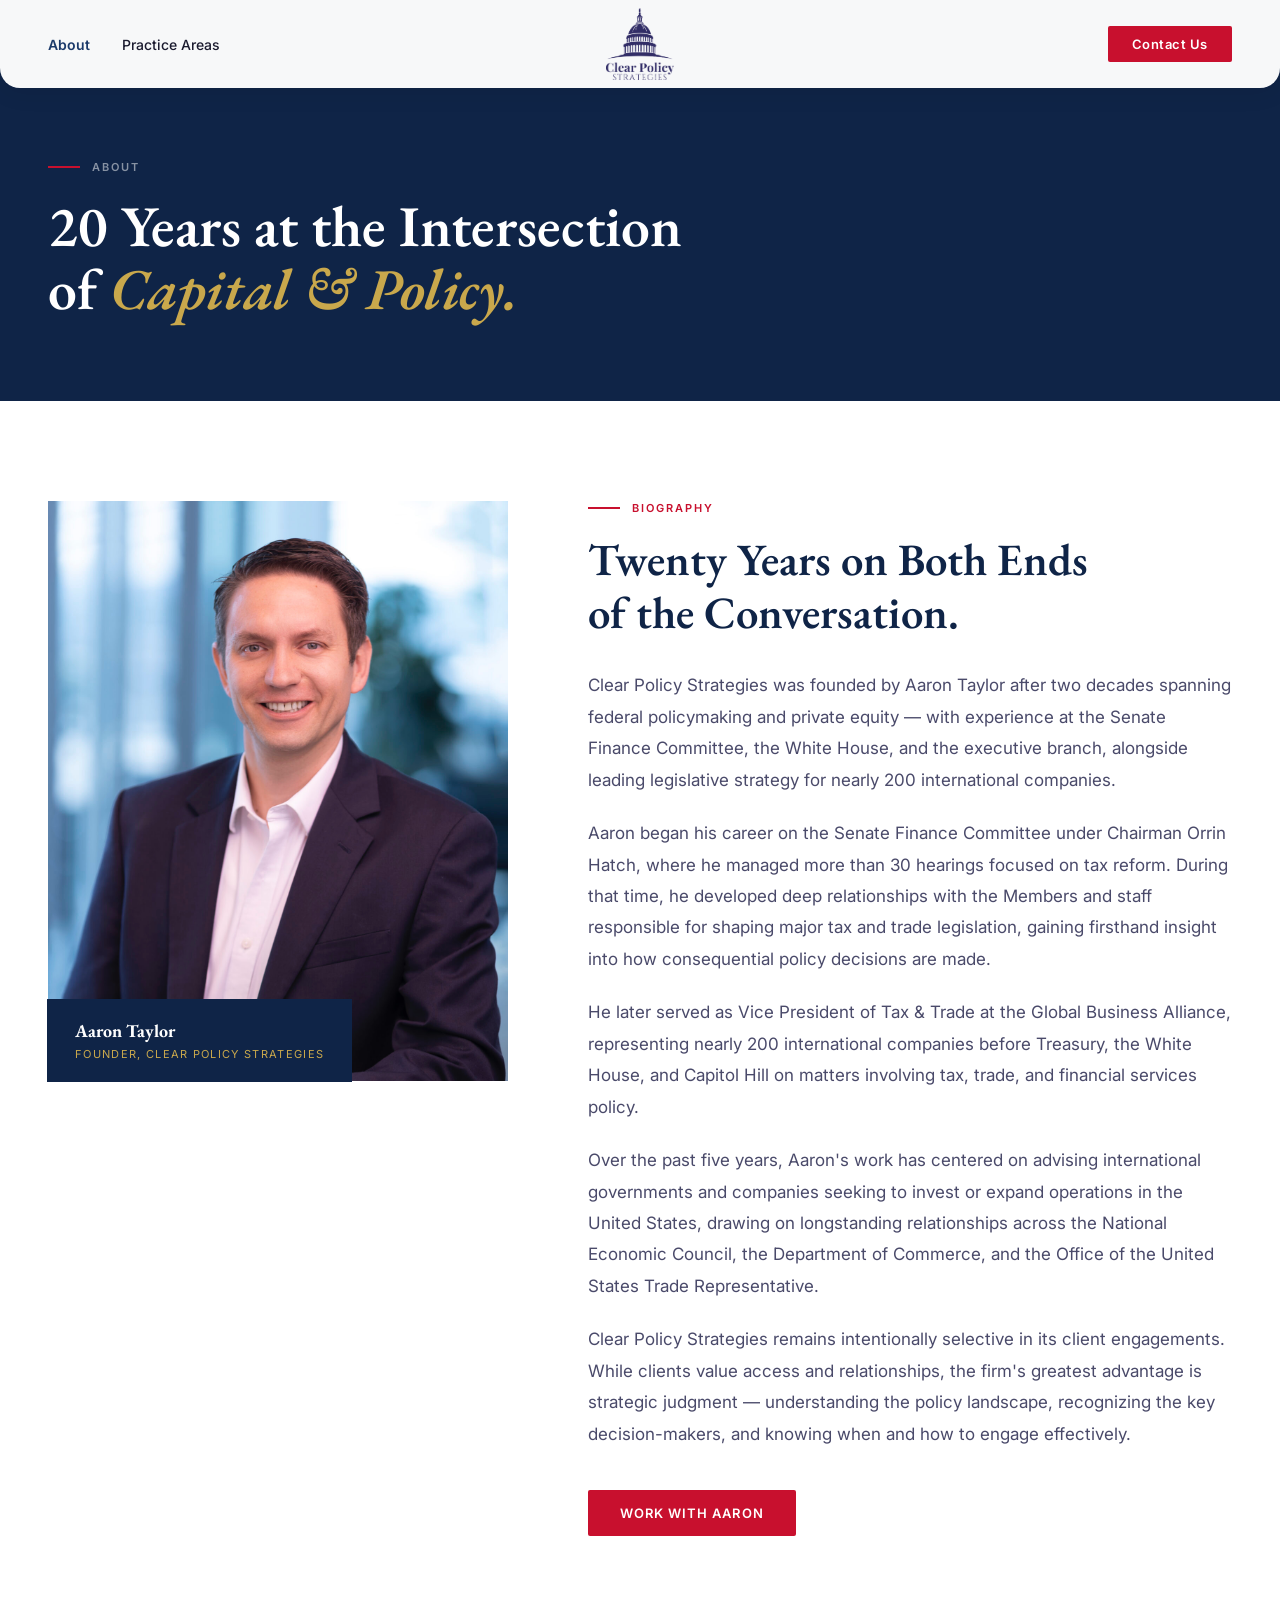
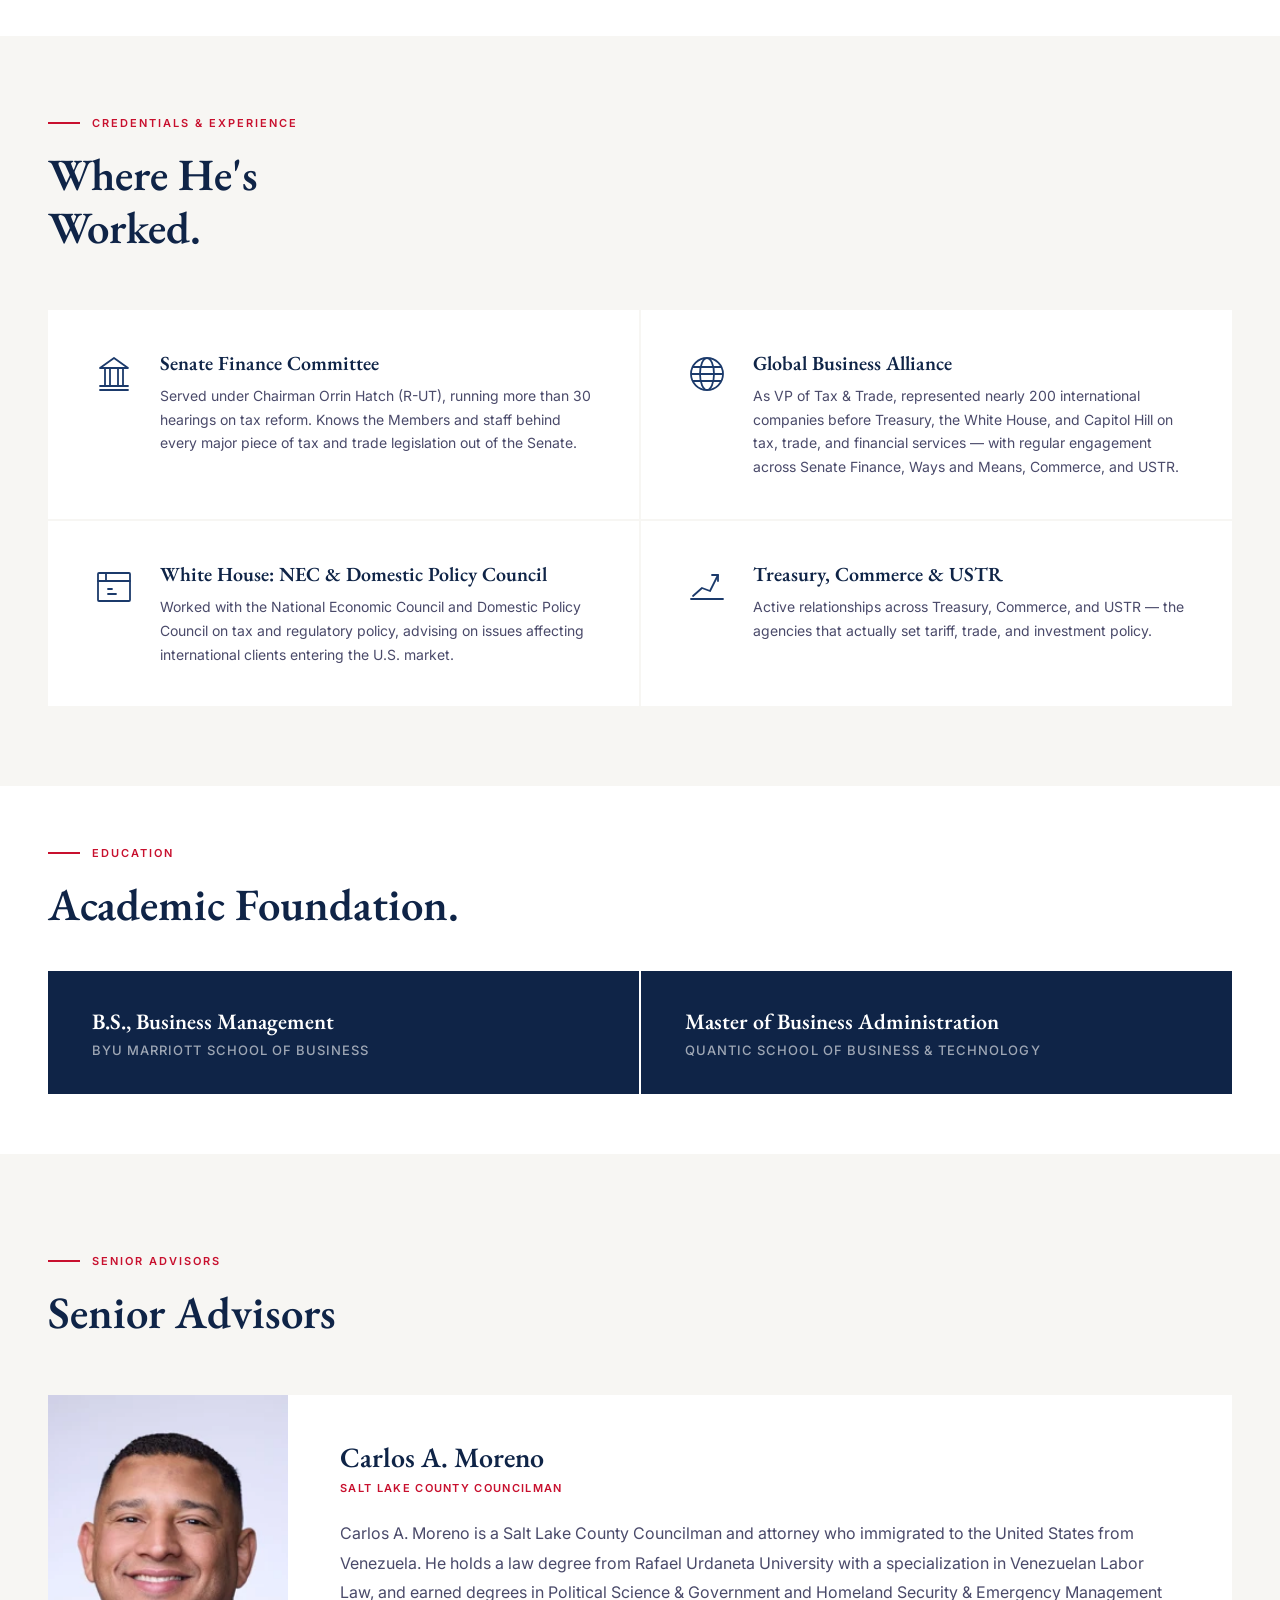
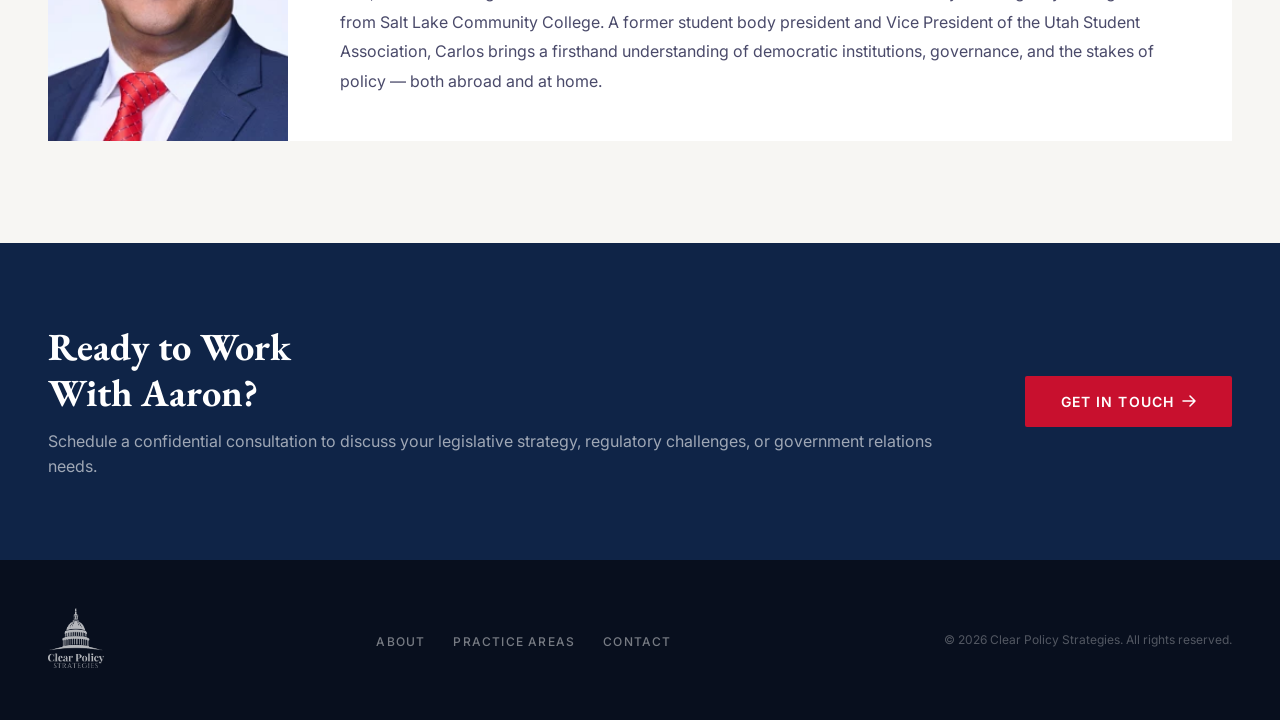
==== about.html @ f7895738 "Update About page bio copy with client-provided text https://claude.ai/code/session_019ynRNSFNyvJQqd" ====
<!DOCTYPE html>
<html lang="en">
<head>
  <meta charset="UTF-8" />
  <meta name="viewport" content="width=device-width, initial-scale=1.0" />
  <title>About Aaron Taylor — Clear Policy Strategies</title>
  <meta name="description" content="Aaron Taylor brings twenty years across Senate Finance, Treasury, USTR, the White House, and private-sector advocacy to every client engagement at Clear Policy Strategies." />
  <link rel="preconnect" href="https://fonts.googleapis.com" />
  <link rel="preconnect" href="https://fonts.gstatic.com" crossorigin />
  <link href="https://fonts.googleapis.com/css2?family=EB+Garamond:ital,wght@0,400;0,600;0,700;1,400&family=Inter:wght@300;400;500;600&display=swap" rel="stylesheet" />
  <style>
    *, *::before, *::after { box-sizing: border-box; margin: 0; padding: 0; }

    :root {
      --navy: #1B3A6B;
      --navy-dark: #0F2447;
      --navy-mid: #243F75;
      --red: #B8102A;
      --red-bright: #C8102E;
      --gold: #C9A84C;
      --white: #FFFFFF;
      --off-white: #F7F6F3;
      --light-gray: #EAEAEA;
      --text-dark: #1A1A2E;
      --text-mid: #4A4A6A;
    }

    html { scroll-behavior: smooth; }

    body {
      font-family: 'Inter', sans-serif;
      color: var(--text-dark);
      background: var(--white);
      -webkit-font-smoothing: antialiased;
    }

    /* ── NAV ── */
    nav {
      position: fixed;
      top: 0;
      left: 0;
      right: 0;
      z-index: 100;
      display: grid;
      grid-template-columns: 1fr auto 1fr;
      align-items: center;
      padding: 0 48px;
      height: 88px;
      background: rgba(255, 255, 255, 0.97);
      backdrop-filter: blur(12px);
      border-radius: 0 0 20px 20px;
      box-shadow: 0 4px 24px rgba(0,0,0,0.08);
    }

    .nav-left {
      display: flex;
      align-items: center;
      gap: 32px;
      list-style: none;
    }

    .nav-left a {
      font-size: 14px;
      font-weight: 500;
      color: var(--text-dark);
      text-decoration: none;
      transition: color 0.2s;
    }

    .nav-left a:hover { color: var(--navy); }
    .nav-left a.active { color: var(--navy); font-weight: 600; }

    .nav-logo {
      display: flex;
      align-items: center;
      justify-content: center;
      text-decoration: none;
    }

    .nav-logo img {
      height: 72px;
      width: auto;
      filter: brightness(0) saturate(100%) invert(19%) sepia(65%) saturate(600%) hue-rotate(205deg) brightness(90%);
    }

    .nav-right {
      display: flex;
      justify-content: flex-end;
      align-items: center;
    }

    .nav-cta {
      background: var(--red-bright);
      color: var(--white) !important;
      padding: 10px 24px;
      border-radius: 2px;
      font-size: 13px;
      font-weight: 600;
      letter-spacing: 0.04em;
      text-decoration: none;
      transition: background 0.2s;
    }

    .nav-cta:hover { background: #a50e26; }

    /* ── PAGE HEADER ── */
    .page-header {
      background: var(--navy-dark);
      padding: 160px 48px 80px;
      position: relative;
      overflow: hidden;
    }

.page-header-inner {
      max-width: 1200px;
      margin: 0 auto;
    }

    .page-eyebrow {
      display: flex;
      align-items: center;
      gap: 12px;
      margin-bottom: 20px;
    }

    .page-eyebrow-line {
      width: 32px;
      height: 2px;
      background: var(--red-bright);
    }

    .page-eyebrow span {
      font-size: 11px;
      font-weight: 600;
      letter-spacing: 0.18em;
      text-transform: uppercase;
      color: rgba(255,255,255,0.5);
    }

    .page-header h1 {
      font-family: 'EB Garamond', serif;
      font-size: clamp(40px, 4.5vw, 60px);
      font-weight: 600;
      color: var(--white);
      line-height: 1.1;
      max-width: 700px;
    }

    .page-header h1 em {
      font-style: italic;
      color: var(--gold);
    }

    /* ── SECTION SHARED ── */
    .section-eyebrow {
      display: flex;
      align-items: center;
      gap: 12px;
      margin-bottom: 18px;
    }

    .section-eyebrow-line {
      width: 32px;
      height: 2px;
      background: var(--red-bright);
    }

    .section-eyebrow span {
      font-size: 11px;
      font-weight: 600;
      letter-spacing: 0.18em;
      text-transform: uppercase;
      color: var(--red-bright);
    }

    .section-title {
      font-family: 'EB Garamond', serif;
      font-size: clamp(32px, 3.5vw, 46px);
      font-weight: 600;
      color: var(--navy-dark);
      line-height: 1.18;
    }

    /* ── BUTTONS ── */
    .btn-primary {
      display: inline-flex;
      align-items: center;
      gap: 8px;
      padding: 15px 32px;
      background: var(--red-bright);
      color: var(--white);
      font-size: 13px;
      font-weight: 600;
      letter-spacing: 0.08em;
      text-transform: uppercase;
      text-decoration: none;
      border-radius: 2px;
      transition: background 0.2s, transform 0.15s;
    }

    .btn-primary:hover { background: #a50e26; transform: translateY(-1px); }

    /* ── BIO SECTION ── */
    .bio-section {
      padding: 100px 48px;
      background: var(--white);
    }

    .bio-inner {
      max-width: 1200px;
      margin: 0 auto;
      display: grid;
      grid-template-columns: 460px 1fr;
      gap: 80px;
      align-items: start;
    }

    .bio-photo {
      position: relative;
      will-change: transform;
    }

    .bio-photo img {
      width: 100%;
      height: 580px;
      object-fit: cover;
      object-position: center top;
      display: block;
    }

    .bio-photo-tag {
      position: absolute;
      bottom: -1px;
      left: -1px;
      background: var(--navy-dark);
      padding: 20px 28px;
    }

    .bio-photo-tag strong {
      display: block;
      font-family: 'EB Garamond', serif;
      font-size: 18px;
      color: var(--white);
    }

    .bio-photo-tag span {
      font-size: 11px;
      letter-spacing: 0.12em;
      text-transform: uppercase;
      color: var(--gold);
    }


    .bio-body {
      font-size: 17px;
      line-height: 1.85;
      color: var(--text-mid);
      margin-bottom: 40px;
    }

    .bio-body p + p { margin-top: 22px; }

    /* ── CREDENTIALS SECTION ── */
    .credentials-section {
      padding: 80px 48px;
      background: var(--off-white);
    }

    .credentials-section-inner {
      max-width: 1200px;
      margin: 0 auto;
    }

    .credentials-section-inner .section-title {
      margin-bottom: 56px;
    }

    .credentials-grid {
      display: grid;
      grid-template-columns: 1fr 1fr;
      gap: 2px;
    }

    .credential-block {
      background: var(--white);
      padding: 40px 44px;
      display: flex;
      gap: 24px;
      align-items: flex-start;
    }

    .credential-icon {
      flex-shrink: 0;
      width: 44px;
      height: 44px;
      color: var(--navy);
      margin-top: 2px;
    }

    .credential-block h4 {
      font-family: 'EB Garamond', serif;
      font-size: 20px;
      font-weight: 600;
      color: var(--navy-dark);
      margin-bottom: 8px;
      line-height: 1.3;
    }

    .credential-block p {
      font-size: 14px;
      line-height: 1.7;
      color: var(--text-mid);
    }

    /* ── EDUCATION SECTION ── */
    .education-section {
      padding: 60px 48px;
      background: var(--white);
    }

    .education-inner {
      max-width: 1200px;
      margin: 0 auto;
    }

    .education-degrees {
      list-style: none;
      display: grid;
      grid-template-columns: 1fr 1fr;
      gap: 2px;
      margin-top: 40px;
    }

    .education-degrees li {
      background: var(--navy-dark);
      padding: 36px 44px;
      display: flex;
      flex-direction: column;
      gap: 6px;
    }

    .degree-name {
      font-family: 'EB Garamond', serif;
      font-size: 22px;
      font-weight: 600;
      color: var(--white);
    }

    .degree-school {
      font-size: 13px;
      font-weight: 500;
      letter-spacing: 0.08em;
      text-transform: uppercase;
      color: rgba(255,255,255,0.6);
    }

    /* ── SENIOR ADVISORS ── */
    .advisors-section {
      background: var(--off-white);
      padding: 100px 48px;
    }

    .advisors-inner {
      max-width: 1200px;
      margin: 0 auto;
    }

    .advisors-inner .section-title {
      margin-bottom: 56px;
    }

    .advisor-card {
      background: var(--white);
      display: grid;
      grid-template-columns: 240px 1fr;
      margin-bottom: 2px;
      overflow: hidden;
    }

    .advisor-card img {
      width: 100%;
      height: 100%;
      min-height: 280px;
      object-fit: cover;
      object-position: center top;
      display: block;
    }

    .advisor-content {
      padding: 44px 52px;
    }

    .advisor-name {
      font-family: 'EB Garamond', serif;
      font-size: 28px;
      font-weight: 600;
      color: var(--navy-dark);
      margin-bottom: 6px;
    }

    .advisor-role {
      font-size: 11px;
      font-weight: 600;
      letter-spacing: 0.12em;
      text-transform: uppercase;
      color: var(--red-bright);
      margin-bottom: 24px;
    }

    .advisor-bio {
      font-size: 16px;
      line-height: 1.85;
      color: var(--text-mid);
    }

    /* ── CTA BANNER ── */
    .cta-banner {
      background: var(--navy-dark);
      padding: 80px 48px;
      position: relative;
      overflow: hidden;
    }

    .cta-banner-inner {
      max-width: 1200px;
      margin: 0 auto;
      display: flex;
      align-items: center;
      justify-content: space-between;
      gap: 48px;
    }

    .cta-text h2 {
      font-family: 'EB Garamond', serif;
      font-size: clamp(28px, 3vw, 42px);
      color: var(--white);
      line-height: 1.2;
      margin-bottom: 14px;
    }

    .cta-text p {
      font-size: 16px;
      color: rgba(255,255,255,0.6);
      line-height: 1.6;
    }

    .cta-actions {
      display: flex;
      flex-direction: column;
      gap: 12px;
      align-items: flex-start;
      flex-shrink: 0;
    }

    .cta-contact-info {
      display: flex;
      align-items: center;
      gap: 10px;
      font-size: 14px;
      color: rgba(255,255,255,0.7);
    }

    /* ── FOOTER ── */
    footer {
      background: #080F1E;
      padding: 48px;
    }

    .footer-inner {
      max-width: 1200px;
      margin: 0 auto;
      display: flex;
      align-items: center;
      justify-content: space-between;
      gap: 24px;
    }

    .footer-logo img {
      height: 60px;
      filter: brightness(0) invert(1);
      opacity: 0.7;
    }

    .footer-nav {
      display: flex;
      gap: 28px;
      list-style: none;
    }

    .footer-nav a {
      font-size: 12px;
      font-weight: 500;
      letter-spacing: 0.1em;
      text-transform: uppercase;
      color: rgba(255,255,255,0.45);
      text-decoration: none;
      transition: color 0.2s;
    }

    .footer-nav a:hover { color: rgba(255,255,255,0.8); }

    .footer-copy {
      font-size: 12px;
      color: rgba(255,255,255,0.3);
    }

    /* ── HAMBURGER / MOBILE NAV ── */
    .nav-hamburger {
      display: none;
      flex-direction: column;
      justify-content: space-between;
      width: 22px;
      height: 16px;
      background: none;
      border: none;
      cursor: pointer;
      padding: 0;
      margin-left: 16px;
    }
    .nav-hamburger span {
      display: block;
      height: 2px;
      width: 100%;
      background: var(--text-dark);
      border-radius: 2px;
      transition: transform 0.25s, opacity 0.2s;
    }
    .nav-hamburger[aria-expanded="true"] span:nth-child(1) { transform: translateY(7px) rotate(45deg); }
    .nav-hamburger[aria-expanded="true"] span:nth-child(2) { opacity: 0; }
    .nav-hamburger[aria-expanded="true"] span:nth-child(3) { transform: translateY(-7px) rotate(-45deg); }

    .nav-mobile-menu {
      display: none;
      position: fixed;
      top: 70px;
      left: 0;
      right: 0;
      background: rgba(255,255,255,0.98);
      backdrop-filter: blur(12px);
      padding: 8px 20px 28px;
      flex-direction: column;
      box-shadow: 0 8px 32px rgba(0,0,0,0.1);
      z-index: 99;
      border-radius: 0 0 20px 20px;
    }
    .nav-mobile-menu.open { display: flex; }
    .nav-mobile-menu a {
      display: block;
      padding: 16px 0;
      font-size: 15px;
      font-weight: 500;
      color: var(--text-dark);
      text-decoration: none;
      border-bottom: 1px solid var(--light-gray);
    }
    .nav-mobile-menu a:last-child { border-bottom: none; }
    .nav-mobile-cta {
      margin-top: 16px;
      padding: 14px 24px !important;
      background: var(--red-bright);
      color: var(--white) !important;
      text-align: center;
      border-radius: 2px;
      font-weight: 600 !important;
      letter-spacing: 0.04em;
      border-bottom: none !important;
    }

    /* ── RESPONSIVE ── */
    @media (max-width: 768px) {
      nav { padding: 0 20px; height: 70px; border-radius: 0 0 14px 14px; }
      .nav-left { display: none; }
      .nav-cta { display: none; }
      .nav-hamburger { display: flex; }
      .nav-logo img { height: 56px; }

      .page-header { padding: 110px 20px 60px; }

      .bio-section { padding: 60px 20px; }
      .bio-inner { grid-template-columns: 1fr; gap: 40px; }
      .bio-photo img { height: 360px; }

      .credentials-section { padding: 60px 20px; }
      .credentials-grid { grid-template-columns: 1fr; }
      .credential-block { padding: 28px 24px; }

      .education-section { padding: 48px 20px; }
      .education-degrees { grid-template-columns: 1fr; }
      .education-degrees li { padding: 28px 24px; }

      .advisors-section { padding: 60px 20px; }
      .advisor-card { grid-template-columns: 1fr; }
      .advisor-card img { height: 240px; width: 100%; min-height: unset; }
      .advisor-content { padding: 28px 24px; }

      .cta-banner { padding: 60px 20px; }
      .cta-banner-inner { flex-direction: column; align-items: flex-start; gap: 32px; }

      footer { padding: 36px 20px; }
      .footer-inner { flex-direction: column; align-items: center; text-align: center; gap: 20px; }
      .footer-nav { flex-wrap: wrap; justify-content: center; }
    }

  </style>
</head>
<body>

  <!-- NAV -->
  <nav>
    <ul class="nav-left">
      <li><a href="about.html" class="active">About</a></li>
      <li><a href="practice-areas.html">Practice Areas</a></li>
    </ul>
    <a href="index.html" class="nav-logo">
      <img src="assets/images/Logo-nav.png" alt="Clear Policy Strategies" />
    </a>
    <div class="nav-right">
      <a href="contact.html" class="nav-cta">Contact Us</a>
      <button class="nav-hamburger" aria-label="Open navigation" aria-expanded="false">
        <span></span><span></span><span></span>
      </button>
    </div>
  </nav>
  <div class="nav-mobile-menu" id="nav-mobile-menu">
    <a href="about.html">About</a>
    <a href="practice-areas.html">Practice Areas</a>
    <a href="contact.html" class="nav-mobile-cta">Contact Us</a>
  </div>

  <!-- PAGE HEADER -->
  <section class="page-header">
    <div class="page-header-inner">
      <div class="page-eyebrow">
        <div class="page-eyebrow-line"></div>
        <span>About</span>
      </div>
      <h1>20 Years at the Intersection<br />of <em>Capital &amp; Policy.</em></h1>
    </div>
  </section>

  <!-- BIO -->
  <section class="bio-section">
    <div class="bio-inner">
      <div class="bio-photo">
        <img src="assets/images/Headshot2.jpeg" alt="Aaron Taylor" />
        <div class="bio-photo-tag">
          <strong>Aaron Taylor</strong>
          <span>Founder, Clear Policy Strategies</span>
        </div>
      </div>

      <div class="bio-content">
        <div class="section-eyebrow">
          <div class="section-eyebrow-line"></div>
          <span>Biography</span>
        </div>
        <h2 class="section-title" style="margin-bottom: 32px;">Twenty Years on Both Ends<br />of the Conversation.</h2>

        <div class="bio-body">
          <p>Clear Policy Strategies was founded by Aaron Taylor after two decades spanning federal policymaking and private equity — with experience at the Senate Finance Committee, the White House, and the executive branch, alongside leading legislative strategy for nearly 200 international companies.</p>
          <p>Aaron began his career on the Senate Finance Committee under Chairman Orrin Hatch, where he managed more than 30 hearings focused on tax reform. During that time, he developed deep relationships with the Members and staff responsible for shaping major tax and trade legislation, gaining firsthand insight into how consequential policy decisions are made.</p>
          <p>He later served as Vice President of Tax &amp; Trade at the Global Business Alliance, representing nearly 200 international companies before Treasury, the White House, and Capitol Hill on matters involving tax, trade, and financial services policy.</p>
          <p>Over the past five years, Aaron's work has centered on advising international governments and companies seeking to invest or expand operations in the United States, drawing on longstanding relationships across the National Economic Council, the Department of Commerce, and the Office of the United States Trade Representative.</p>
          <p>Clear Policy Strategies remains intentionally selective in its client engagements. While clients value access and relationships, the firm's greatest advantage is strategic judgment — understanding the policy landscape, recognizing the key decision-makers, and knowing when and how to engage effectively.</p>
        </div>

        <a href="contact.html" class="btn-primary" id="work-with-aaron">
          Work With Aaron
        </a>
      </div>
    </div>
  </section>

  <!-- CREDENTIALS -->
  <section class="credentials-section">
    <div class="credentials-section-inner">
      <div class="section-eyebrow">
        <div class="section-eyebrow-line"></div>
        <span>Credentials &amp; Experience</span>
      </div>
      <h2 class="section-title" style="margin-bottom: 56px;">Where He's<br />Worked.</h2>

      <div class="credentials-grid">
        <div class="credential-block">
          <svg class="credential-icon" viewBox="0 0 44 44" fill="none">
            <path d="M8 34H36M8 38H36M22 6L36 16H8L22 6Z" stroke="currentColor" stroke-width="1.8" stroke-linecap="round" stroke-linejoin="round"/>
            <path d="M13 16V34M18 16V34M26 16V34M31 16V34" stroke="currentColor" stroke-width="1.8" stroke-linecap="round"/>
          </svg>
          <div>
            <h4>Senate Finance Committee</h4>
            <p>Served under Chairman Orrin Hatch (R-UT), running more than 30 hearings on tax reform. Knows the Members and staff behind every major piece of tax and trade legislation out of the Senate.</p>
          </div>
        </div>

        <div class="credential-block">
          <svg class="credential-icon" viewBox="0 0 44 44" fill="none">
            <defs>
              <clipPath id="clip-globe">
                <circle cx="22" cy="22" r="16"/>
              </clipPath>
            </defs>
            <circle cx="22" cy="22" r="16" stroke="currentColor" stroke-width="1.8"/>
            <g clip-path="url(#clip-globe)">
              <ellipse cx="22" cy="22" rx="7" ry="16" stroke="currentColor" stroke-width="1.8"/>
              <path d="M6 22H38M6 15H38M6 29H38" stroke="currentColor" stroke-width="1.8"/>
            </g>
          </svg>
          <div>
            <h4>Global Business Alliance</h4>
            <p>As VP of Tax &amp; Trade, represented nearly 200 international companies before Treasury, the White House, and Capitol Hill on tax, trade, and financial services — with regular engagement across Senate Finance, Ways and Means, Commerce, and USTR.</p>
          </div>
        </div>

        <div class="credential-block">
          <svg class="credential-icon" viewBox="0 0 44 44" fill="none">
            <rect x="6" y="10" width="32" height="28" rx="1" stroke="currentColor" stroke-width="1.8"/>
            <path d="M6 18H38M14 10V18" stroke="currentColor" stroke-width="1.8" stroke-linecap="round"/>
            <path d="M16 26h4M16 31h8" stroke="currentColor" stroke-width="1.8" stroke-linecap="round"/>
          </svg>
          <div>
            <h4>White House: NEC &amp; Domestic Policy Council</h4>
            <p>Worked with the National Economic Council and Domestic Policy Council on tax and regulatory policy, advising on issues affecting international clients entering the U.S. market.</p>
          </div>
        </div>

        <div class="credential-block">
          <svg class="credential-icon" viewBox="0 0 44 44" fill="none">
            <path d="M6 36H38" stroke="currentColor" stroke-width="1.8" stroke-linecap="round"/>
            <path d="M8 33L17 25L25 28L33 12" stroke="currentColor" stroke-width="1.8" stroke-linecap="round" stroke-linejoin="round"/>
            <path d="M27 12L33 12L33 18" stroke="currentColor" stroke-width="1.8" stroke-linecap="round" stroke-linejoin="round"/>
          </svg>
          <div>
            <h4>Treasury, Commerce &amp; USTR</h4>
            <p>Active relationships across Treasury, Commerce, and USTR — the agencies that actually set tariff, trade, and investment policy.</p>
          </div>
        </div>
      </div>
    </div>
  </section>

  <!-- EDUCATION -->
  <section class="education-section">
    <div class="education-inner">
      <div class="section-eyebrow">
        <div class="section-eyebrow-line"></div>
        <span>Education</span>
      </div>
      <h2 class="section-title">Academic Foundation.</h2>

      <ul class="education-degrees">
        <li>
          <span class="degree-name">B.S., Business Management</span>
          <span class="degree-school">BYU Marriott School of Business</span>
        </li>
        <li>
          <span class="degree-name">Master of Business Administration</span>
          <span class="degree-school">Quantic School of Business &amp; Technology</span>
        </li>
      </ul>
    </div>
  </section>

  <!-- SENIOR ADVISORS -->
  <section class="advisors-section" id="advisors">
    <div class="advisors-inner">
      <div class="section-eyebrow">
        <div class="section-eyebrow-line"></div>
        <span>Senior Advisors</span>
      </div>
      <h2 class="section-title">Senior Advisors</h2>

      <div class="advisor-card">
        <img src="assets/images/Headshot-Moreno-.jpeg" alt="Carlos A. Moreno" />
        <div class="advisor-content">
          <div class="advisor-name">Carlos A. Moreno</div>
          <div class="advisor-role">Salt Lake County Councilman</div>
          <p class="advisor-bio">Carlos A. Moreno is a Salt Lake County Councilman and attorney who immigrated to the United States from Venezuela. He holds a law degree from Rafael Urdaneta University with a specialization in Venezuelan Labor Law, and earned degrees in Political Science &amp; Government and Homeland Security &amp; Emergency Management from Salt Lake Community College. A former student body president and Vice President of the Utah Student Association, Carlos brings a firsthand understanding of democratic institutions, governance, and the stakes of policy — both abroad and at home.</p>
        </div>
      </div>
    </div>
  </section>

  <!-- CTA BANNER -->
  <section class="cta-banner">
    <div class="cta-banner-inner">
      <div class="cta-text">
        <h2>Ready to Work<br />With Aaron?</h2>
        <p>Schedule a confidential consultation to discuss your legislative strategy, regulatory challenges, or government relations needs.</p>
      </div>
      <div class="cta-actions">
        <a href="contact.html" class="btn-primary" style="font-size: 14px; padding: 17px 36px;">
          Get in Touch
          <svg width="14" height="14" viewBox="0 0 14 14" fill="none"><path d="M1 7H13M8 2L13 7L8 12" stroke="currentColor" stroke-width="1.5" stroke-linecap="round" stroke-linejoin="round"/></svg>
        </a>
      </div>
    </div>
  </section>

  <!-- FOOTER -->
  <footer>
    <div class="footer-inner">
      <div class="footer-logo">
        <img src="assets/images/Logo-traced.png" alt="Clear Policy Strategies" />
      </div>
      <ul class="footer-nav">
        <li><a href="about.html">About</a></li>
        <li><a href="practice-areas.html">Practice Areas</a></li>
        <li><a href="contact.html">Contact</a></li>
      </ul>
      <div class="footer-copy">&copy; 2026 Clear Policy Strategies. All rights reserved.</div>
    </div>
  </footer>

  <script>
    (function () {
      var btn  = document.querySelector('.nav-hamburger');
      var menu = document.getElementById('nav-mobile-menu');
      if (!btn || !menu) return;
      btn.addEventListener('click', function () {
        var open = menu.classList.toggle('open');
        btn.setAttribute('aria-expanded', open);
      });
      menu.querySelectorAll('a').forEach(function (a) {
        a.addEventListener('click', function () {
          menu.classList.remove('open');
          btn.setAttribute('aria-expanded', 'false');
        });
      });
      document.addEventListener('click', function (e) {
        if (!menu.contains(e.target) && !btn.contains(e.target)) {
          menu.classList.remove('open');
          btn.setAttribute('aria-expanded', 'false');
        }
      });
    })();
  </script>
  <script>
    (function () {
      var photo   = document.querySelector('.bio-photo');
      var eyebrow = document.querySelector('.bio-content .section-eyebrow');
      var btn     = document.getElementById('work-with-aaron');
      var BUFFER  = 112; // nav height + small gap
      if (window.innerWidth <= 768) return;

      var scrollStart, maxTranslate, ticking = false;

      function docTop(el) {
        var t = 0;
        while (el) { t += el.offsetTop; el = el.offsetParent; }
        return t;
      }

      function recalc() {
        scrollStart  = docTop(eyebrow) - BUFFER;
        maxTranslate = (docTop(btn) + btn.offsetHeight) - (docTop(photo) + photo.offsetHeight);
      }

      function update() {
        var ty = Math.max(0, Math.min(maxTranslate, Math.round(window.scrollY - scrollStart)));
        photo.style.transform = 'translateY(' + ty + 'px)';
        ticking = false;
      }

      recalc();
      update();

      window.addEventListener('scroll', function () {
        if (!ticking) {
          requestAnimationFrame(update);
          ticking = true;
        }
      }, { passive: true });

      window.addEventListener('resize', function () {
        if (window.innerWidth <= 768) { photo.style.transform = ''; return; }
        recalc();
        update();
      });
    })();
  </script>
</body>
</html>
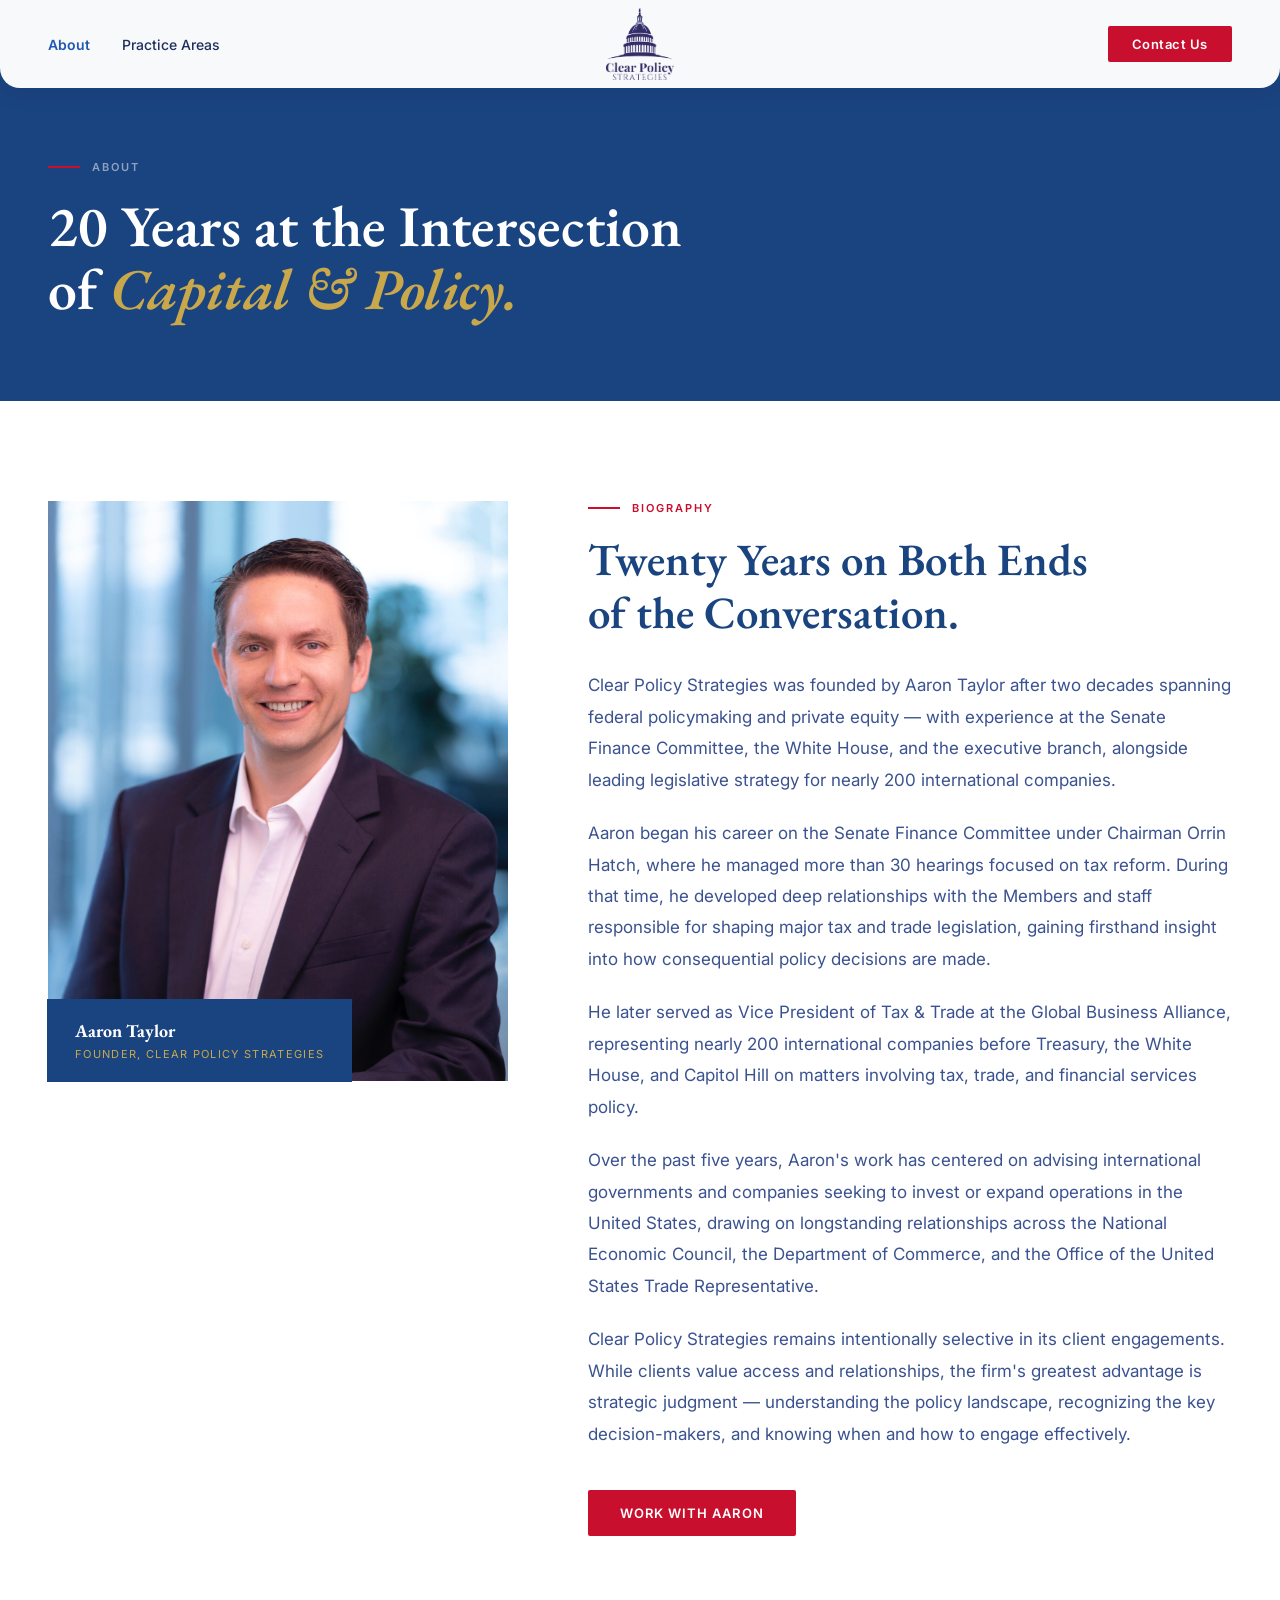
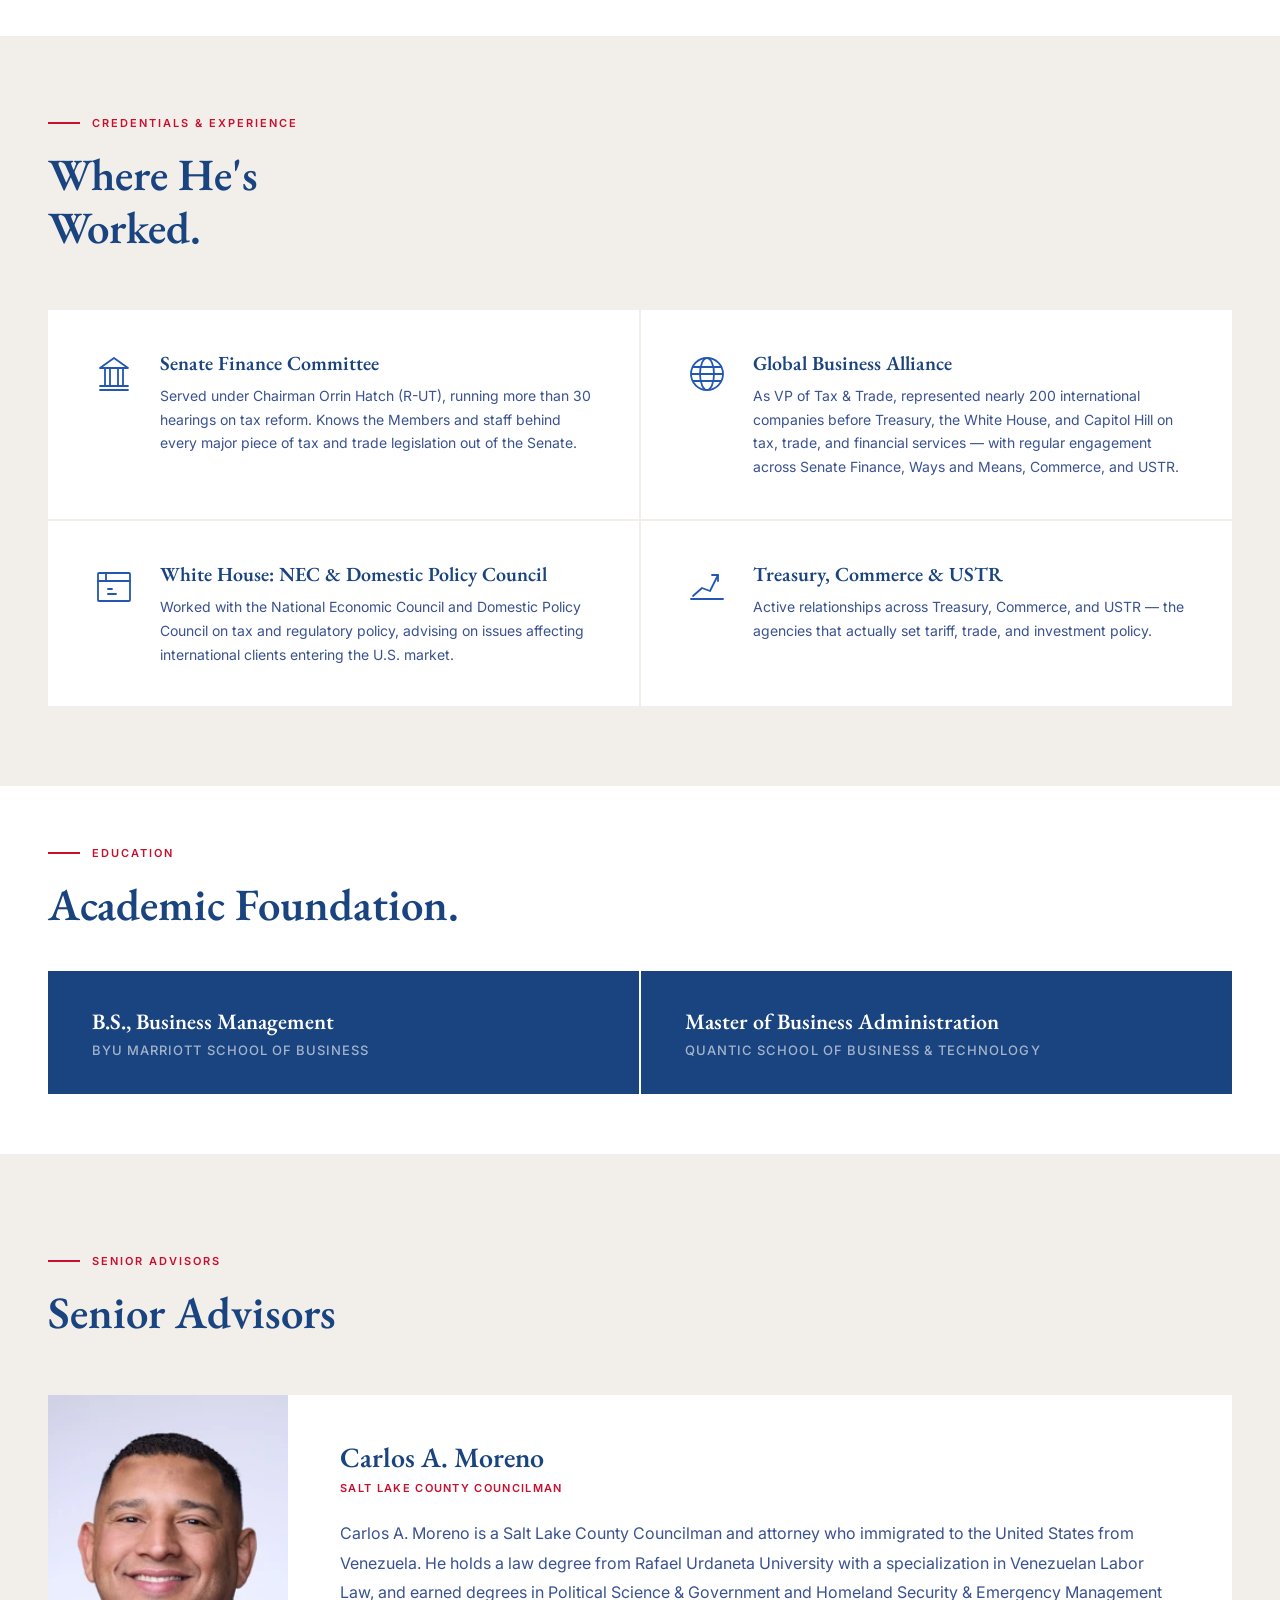
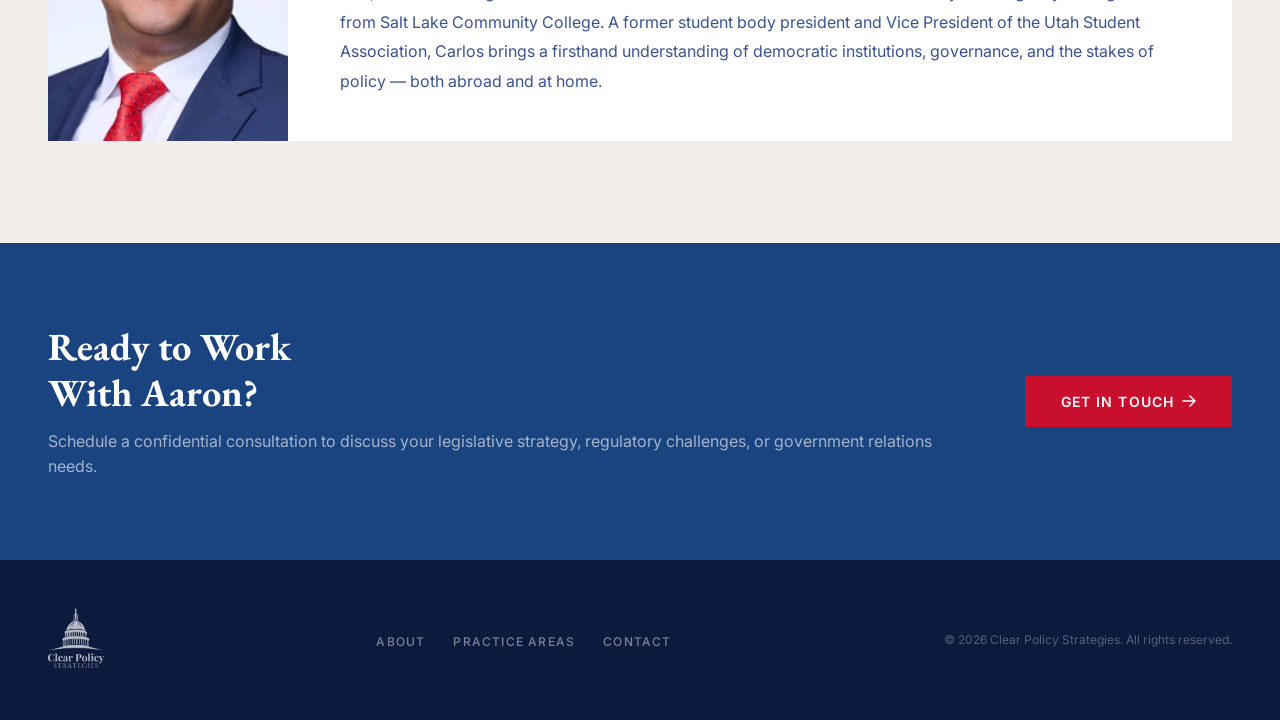
==== commit 66e807cd: "Apply brighter color palette across all pages Lightens navy backgrounds and shifts text from desatur" ====
--- a/about.html
+++ b/about.html
@@ -12,17 +12,17 @@
     *, *::before, *::after { box-sizing: border-box; margin: 0; padding: 0; }
 
     :root {
-      --navy: #1B3A6B;
-      --navy-dark: #0F2447;
-      --navy-mid: #243F75;
+      --navy: #2257B3;
+      --navy-dark: #1A4480;
+      --navy-mid: #2B60BF;
       --red: #B8102A;
       --red-bright: #C8102E;
       --gold: #C9A84C;
       --white: #FFFFFF;
-      --off-white: #F7F6F3;
+      --off-white: #F2EFEA;
       --light-gray: #EAEAEA;
-      --text-dark: #1A1A2E;
-      --text-mid: #4A4A6A;
+      --text-dark: #1E2F5E;
+      --text-mid: #3A5290;
     }
 
     html { scroll-behavior: smooth; }
@@ -462,7 +462,7 @@
 
     /* ── FOOTER ── */
     footer {
-      background: #080F1E;
+      background: #0C1B3D;
       padding: 48px;
     }
 
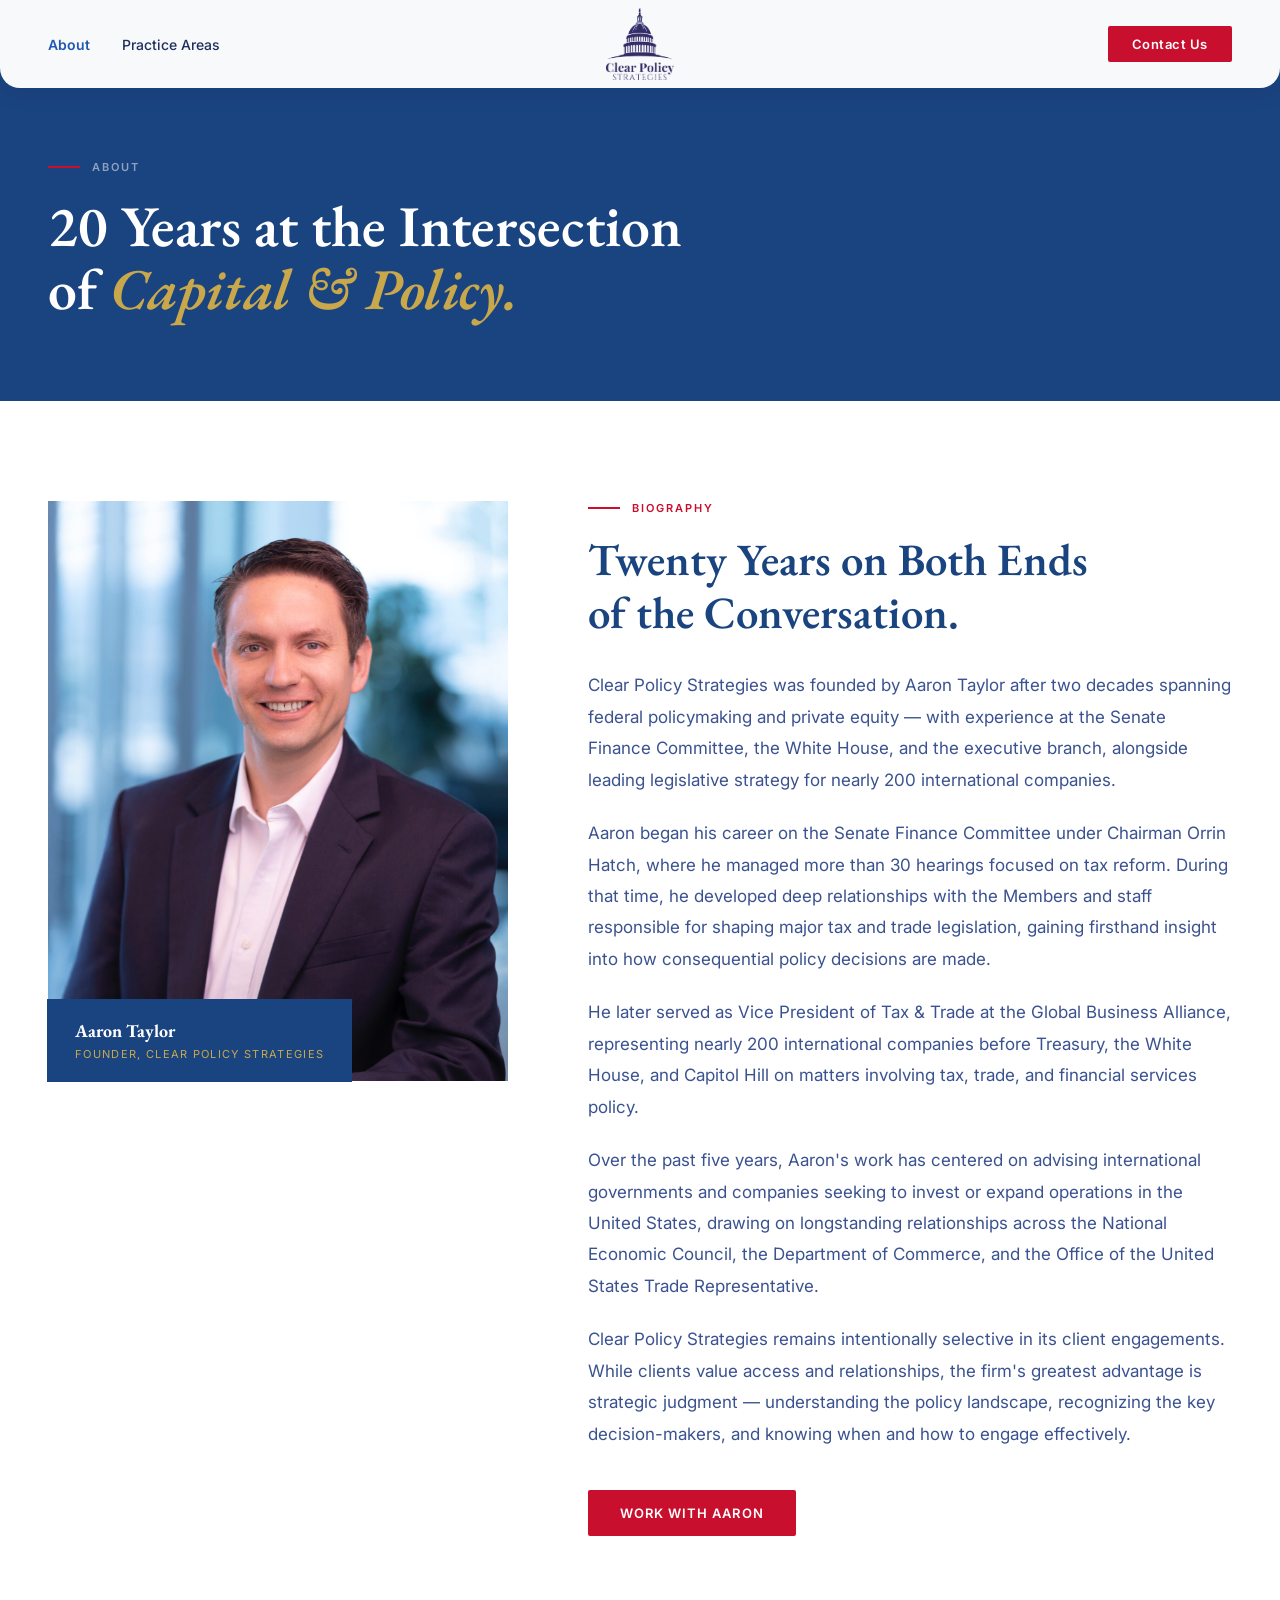
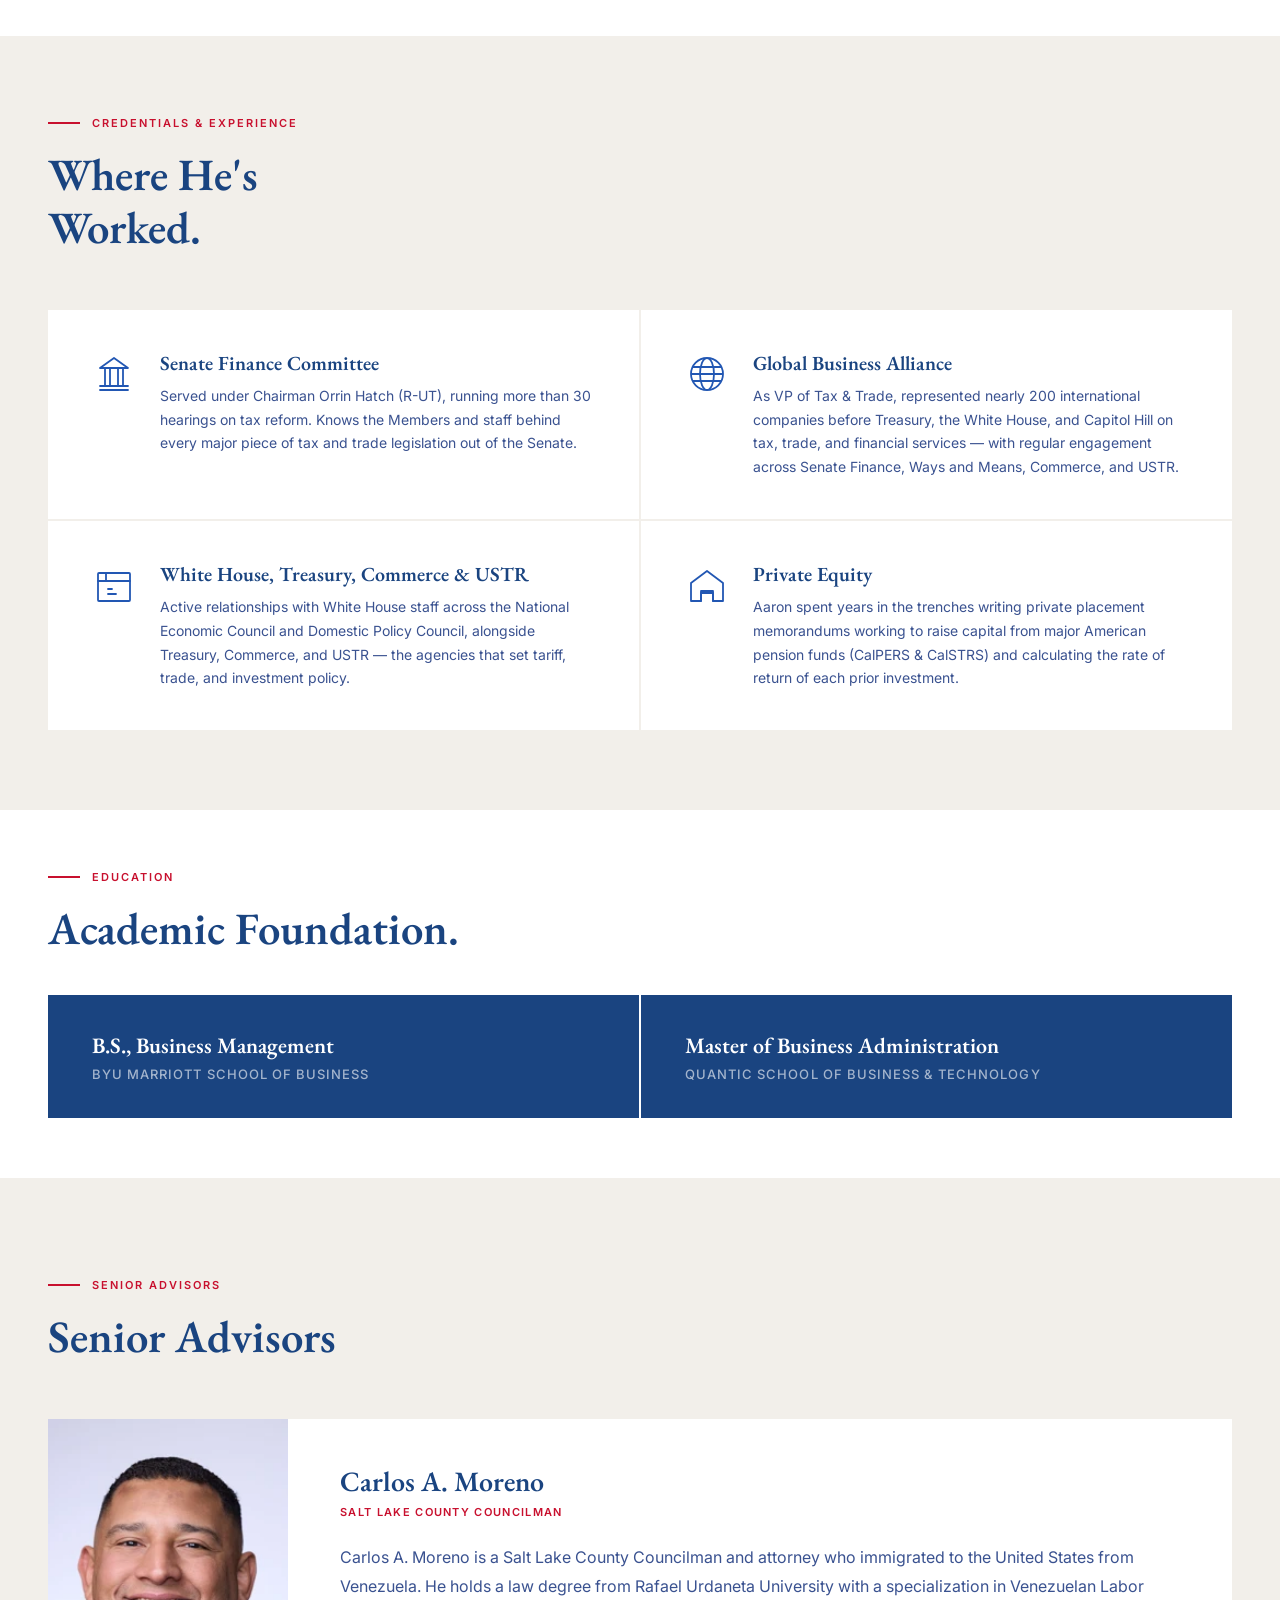
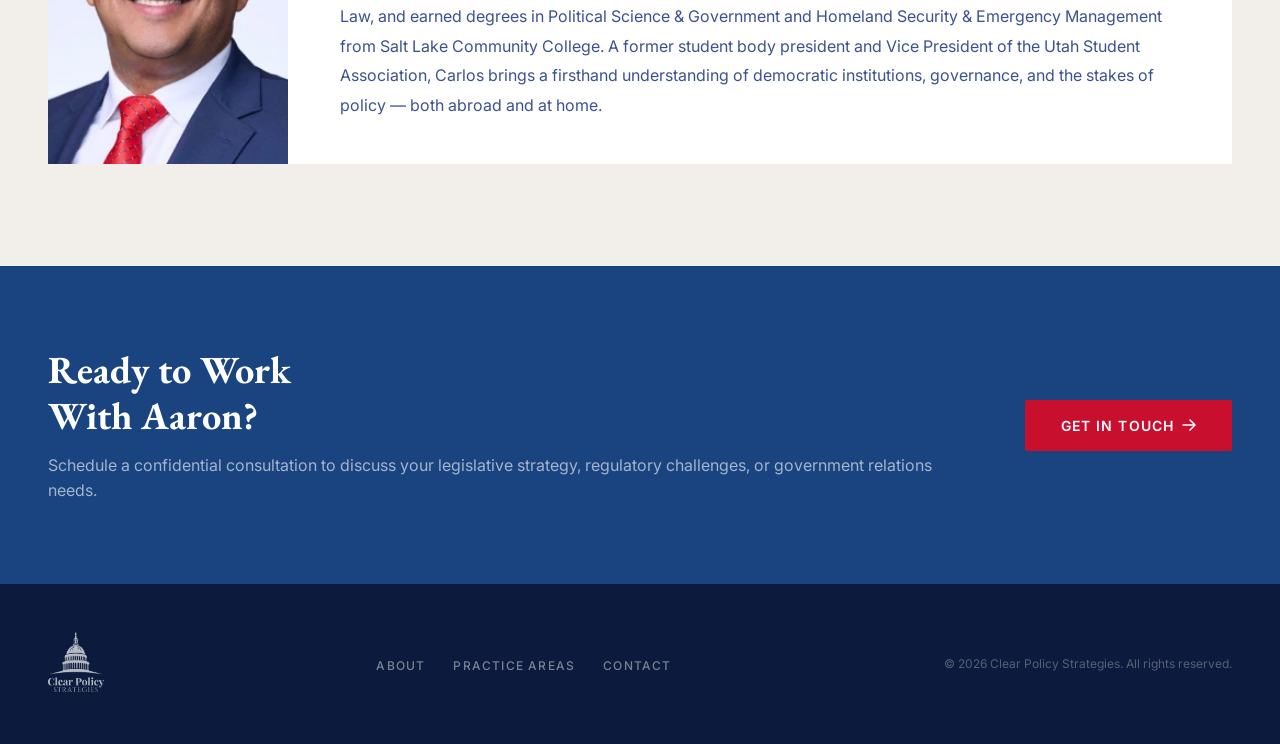
==== commit 7ae4b33a: "Update credentials: merge White House/Treasury block, add Private Equity https://claude.ai/code/sess" ====
--- a/about.html
+++ b/about.html
@@ -718,20 +718,19 @@
             <path d="M16 26h4M16 31h8" stroke="currentColor" stroke-width="1.8" stroke-linecap="round"/>
           </svg>
           <div>
-            <h4>White House: NEC &amp; Domestic Policy Council</h4>
-            <p>Worked with the National Economic Council and Domestic Policy Council on tax and regulatory policy, advising on issues affecting international clients entering the U.S. market.</p>
+            <h4>White House, Treasury, Commerce &amp; USTR</h4>
+            <p>Active relationships with White House staff across the National Economic Council and Domestic Policy Council, alongside Treasury, Commerce, and USTR — the agencies that set tariff, trade, and investment policy.</p>
           </div>
         </div>
 
         <div class="credential-block">
           <svg class="credential-icon" viewBox="0 0 44 44" fill="none">
-            <path d="M6 36H38" stroke="currentColor" stroke-width="1.8" stroke-linecap="round"/>
-            <path d="M8 33L17 25L25 28L33 12" stroke="currentColor" stroke-width="1.8" stroke-linecap="round" stroke-linejoin="round"/>
-            <path d="M27 12L33 12L33 18" stroke="currentColor" stroke-width="1.8" stroke-linecap="round" stroke-linejoin="round"/>
+            <path d="M22 8L38 20V38H28V28H16V38H6V20L22 8Z" stroke="currentColor" stroke-width="1.8" stroke-linecap="round" stroke-linejoin="round"/>
+            <path d="M16 38V30H28V38" stroke="currentColor" stroke-width="1.8" stroke-linecap="round" stroke-linejoin="round"/>
           </svg>
           <div>
-            <h4>Treasury, Commerce &amp; USTR</h4>
-            <p>Active relationships across Treasury, Commerce, and USTR — the agencies that actually set tariff, trade, and investment policy.</p>
+            <h4>Private Equity</h4>
+            <p>Aaron spent years in the trenches writing private placement memorandums working to raise capital from major American pension funds (CalPERS &amp; CalSTRS) and calculating the rate of return of each prior investment.</p>
           </div>
         </div>
       </div>
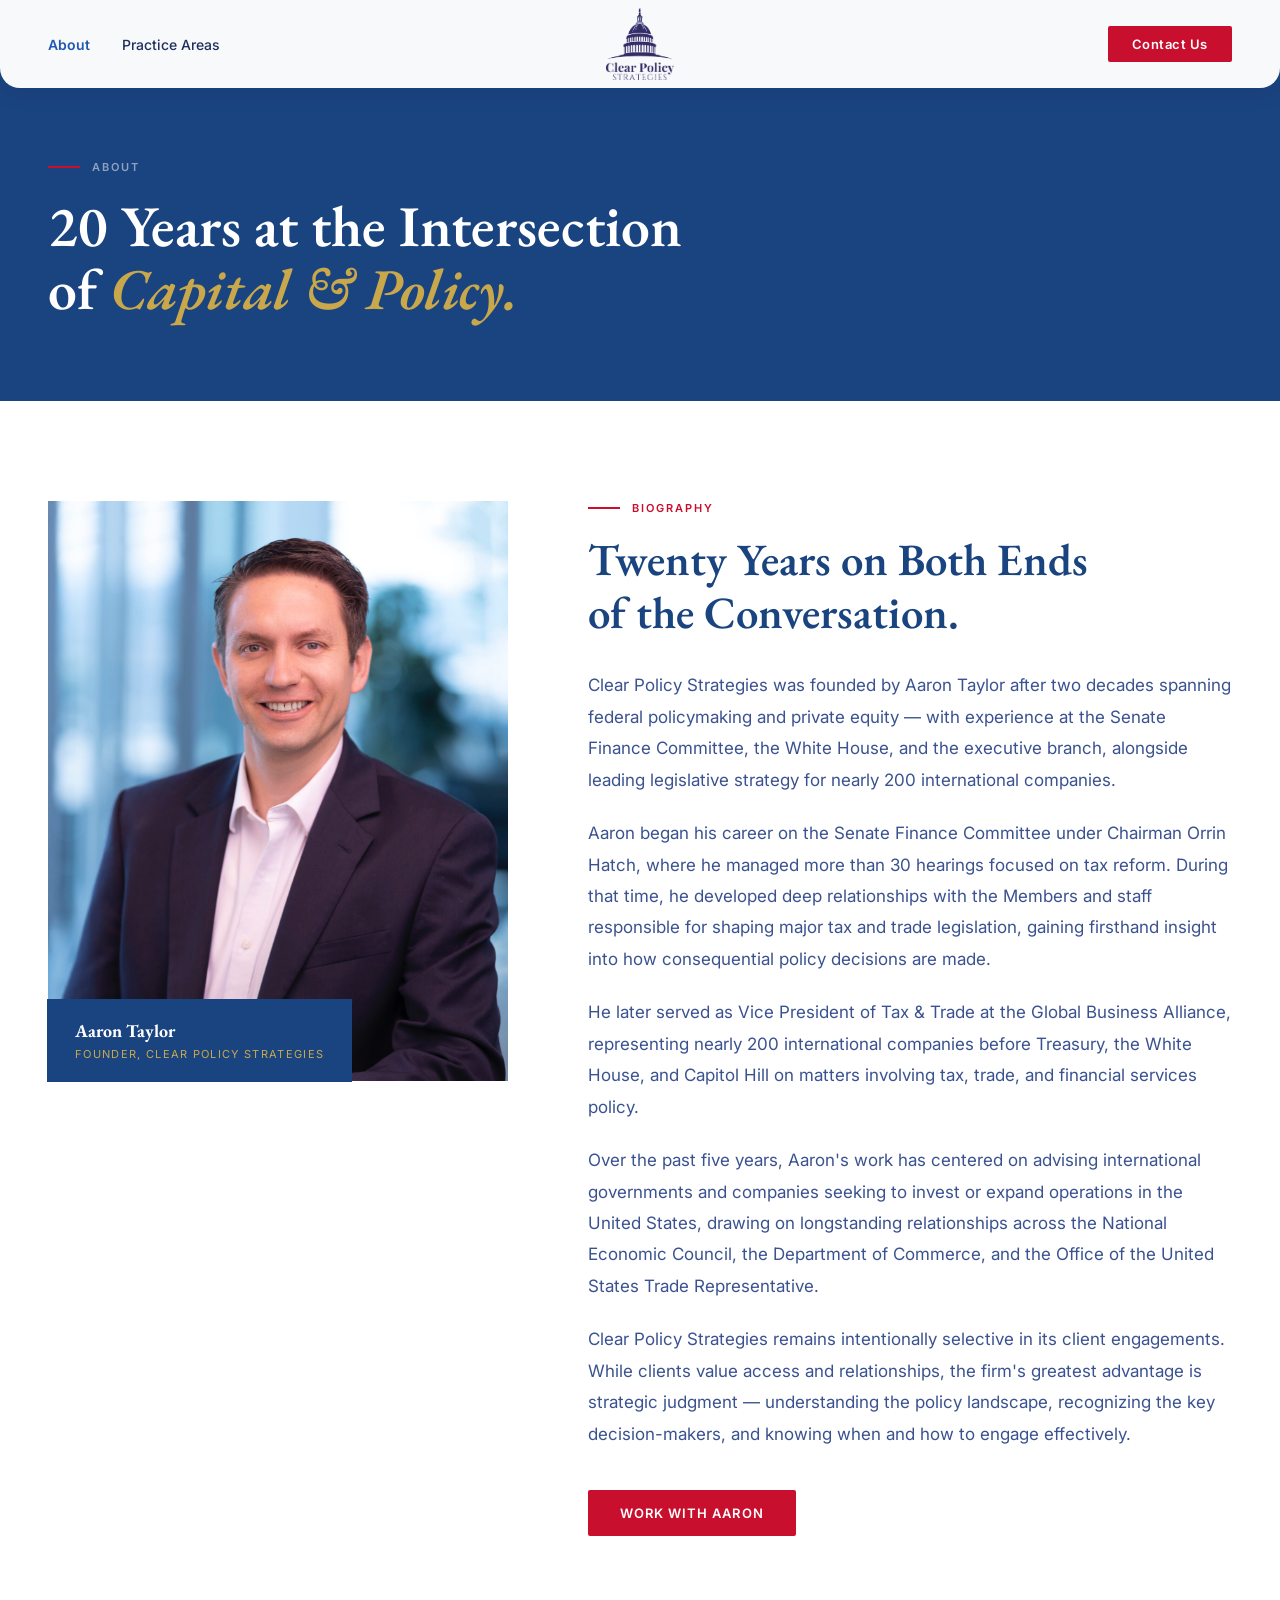
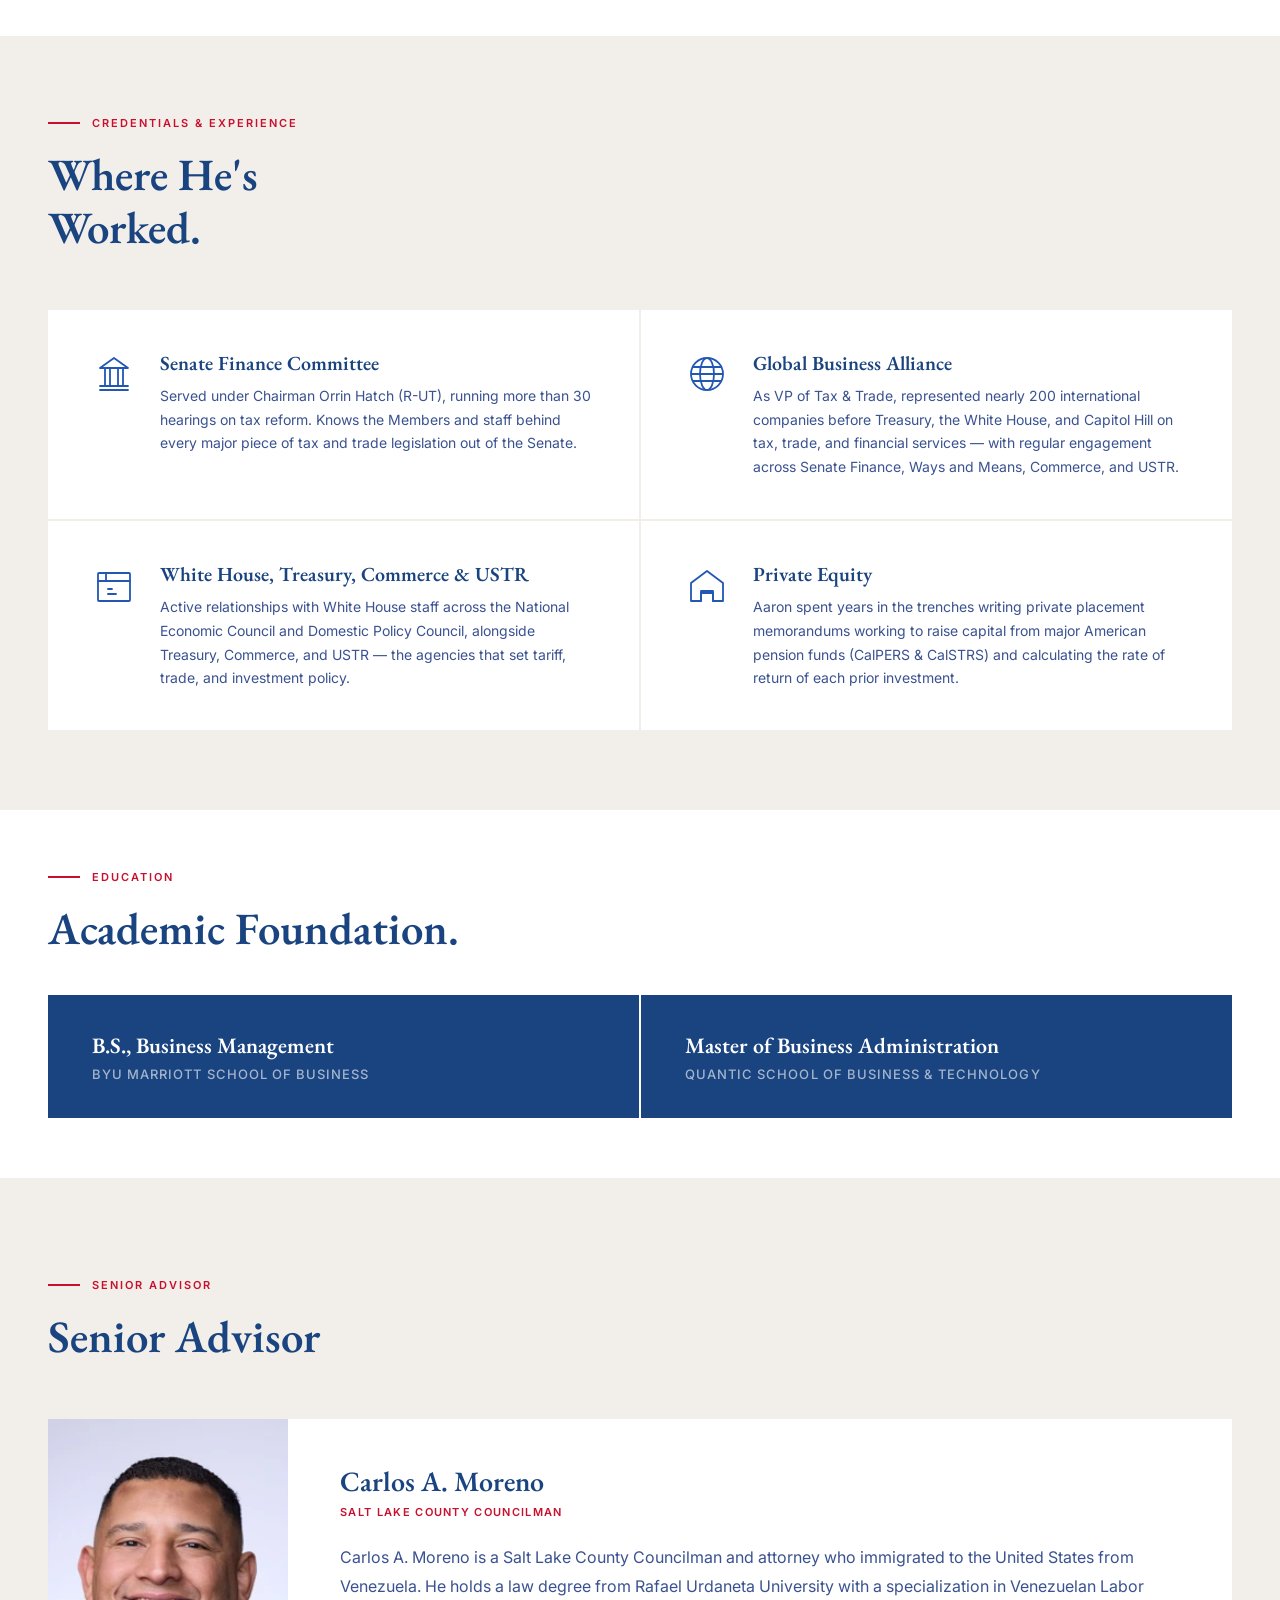
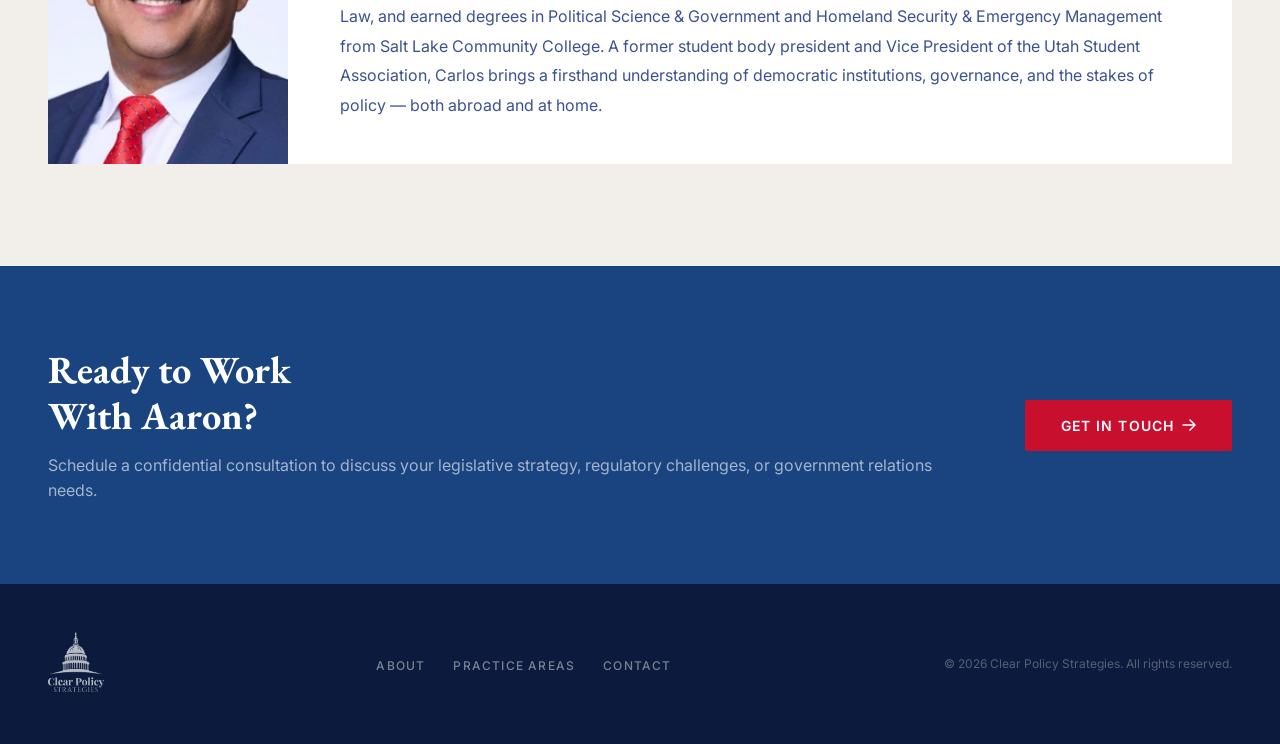
==== commit bd004ca5: "Change "Senior Advisors" to "Senior Advisor" https://claude.ai/code/session_019ynRNSFNyvJQqdkhkiFR3E" ====
--- a/about.html
+++ b/about.html
@@ -477,6 +477,7 @@
 
     .footer-logo img {
       height: 60px;
+      width: auto;
       filter: brightness(0) invert(1);
       opacity: 0.7;
     }
@@ -764,9 +765,9 @@
     <div class="advisors-inner">
       <div class="section-eyebrow">
         <div class="section-eyebrow-line"></div>
-        <span>Senior Advisors</span>
-      </div>
-      <h2 class="section-title">Senior Advisors</h2>
+        <span>Senior Advisor</span>
+      </div>
+      <h2 class="section-title">Senior Advisor</h2>
 
       <div class="advisor-card">
         <img src="assets/images/Headshot-Moreno-.jpeg" alt="Carlos A. Moreno" />
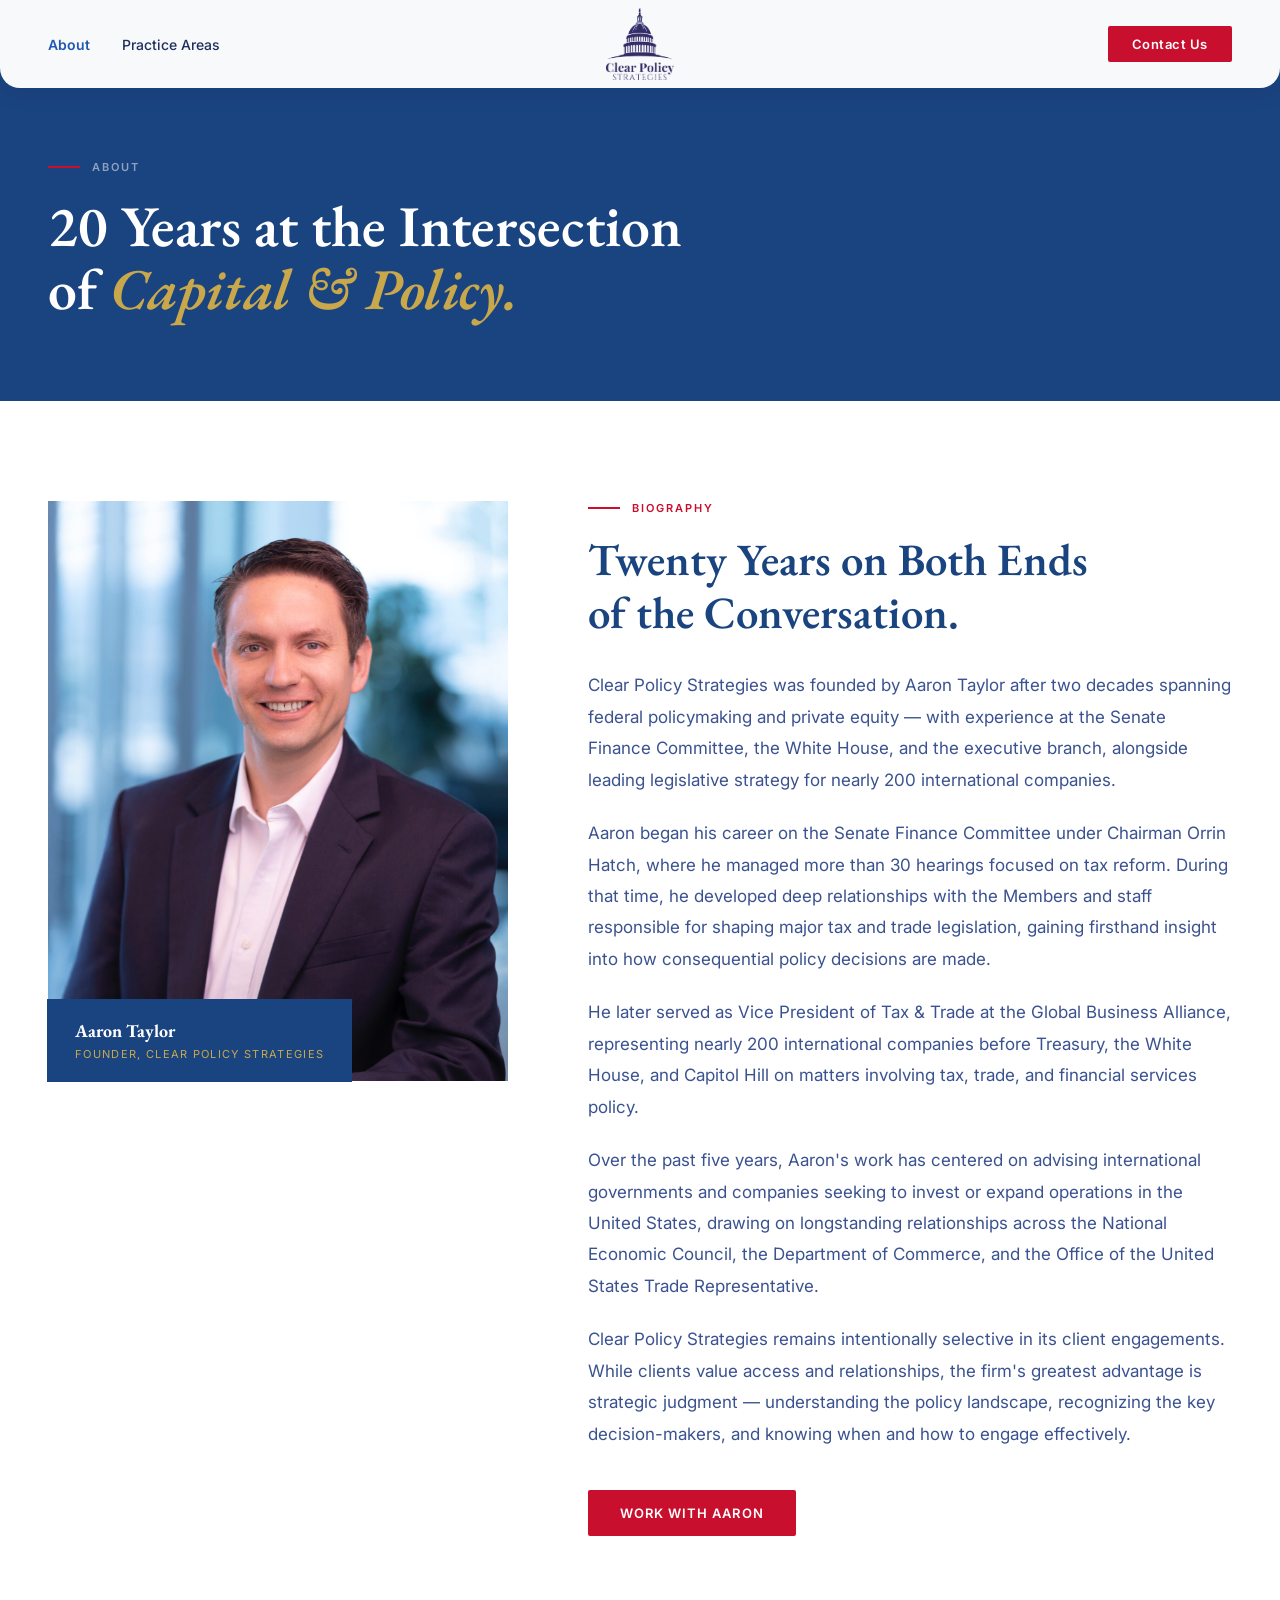
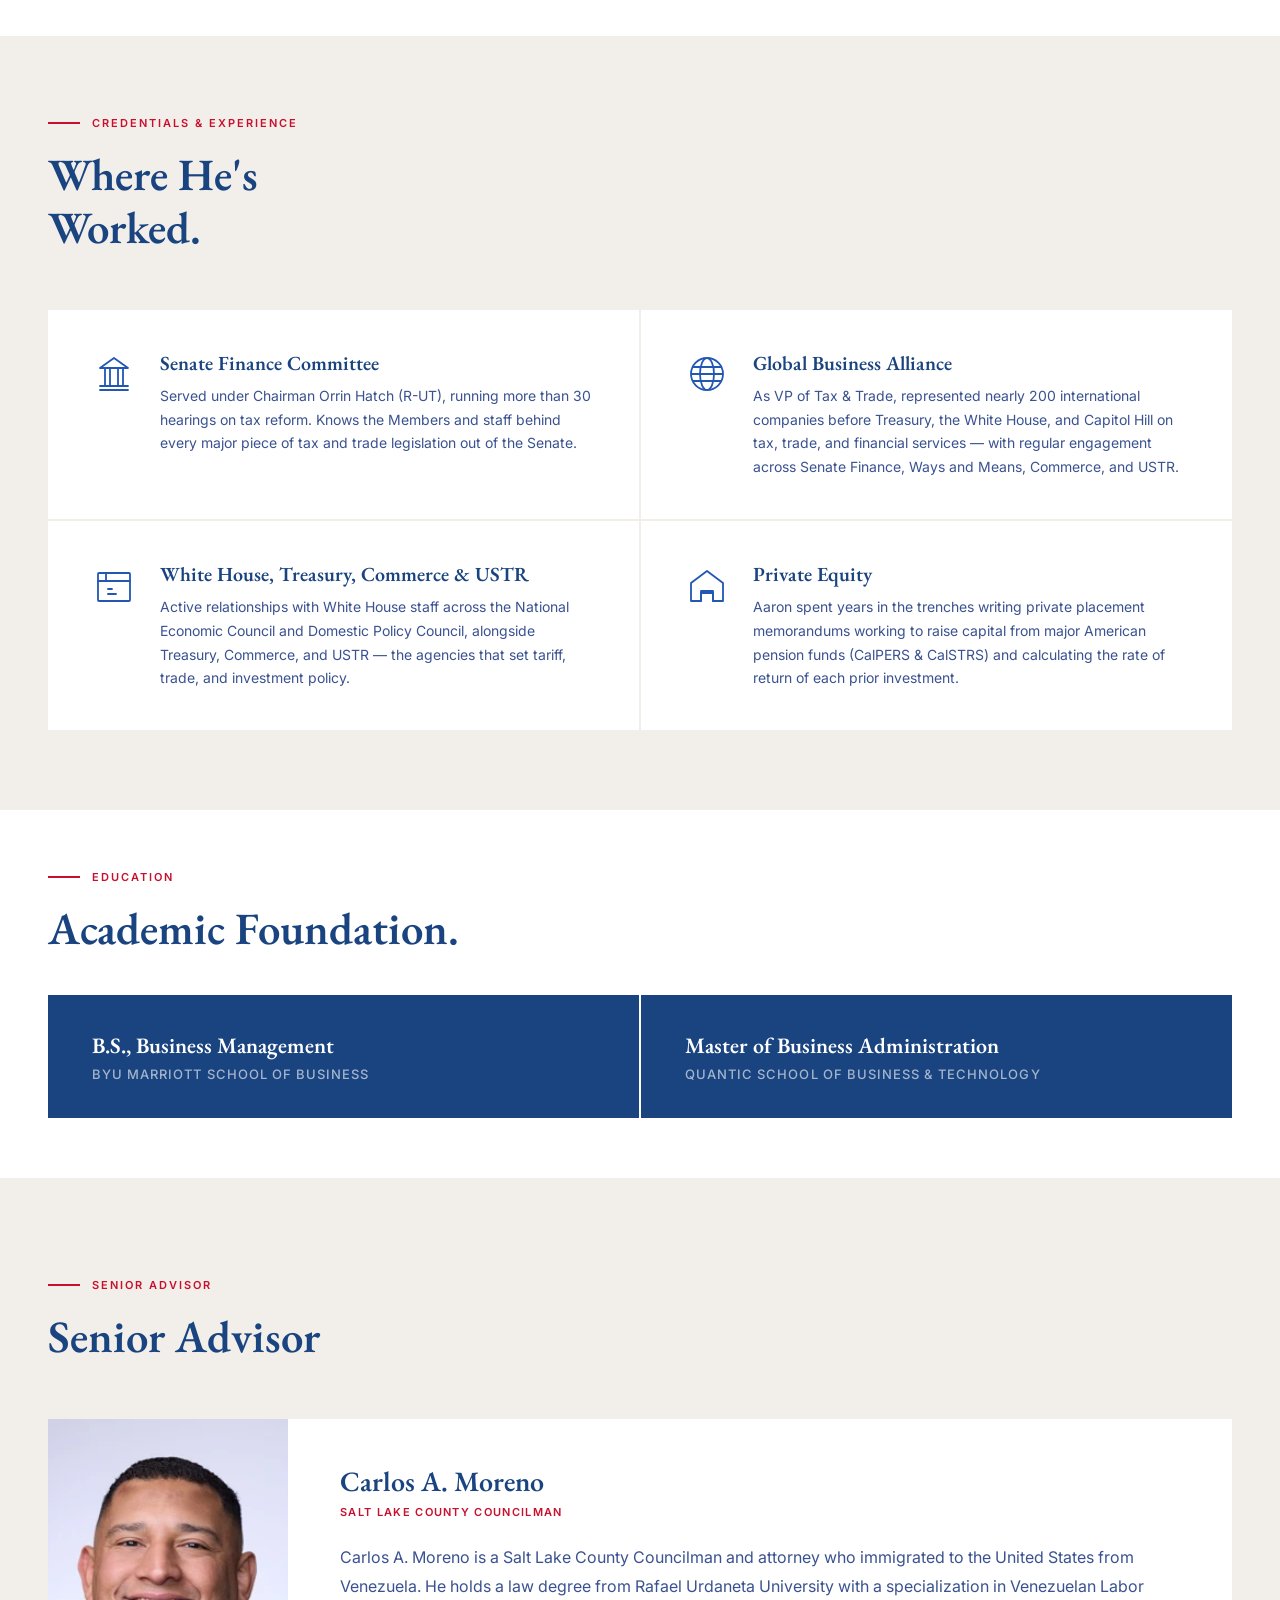
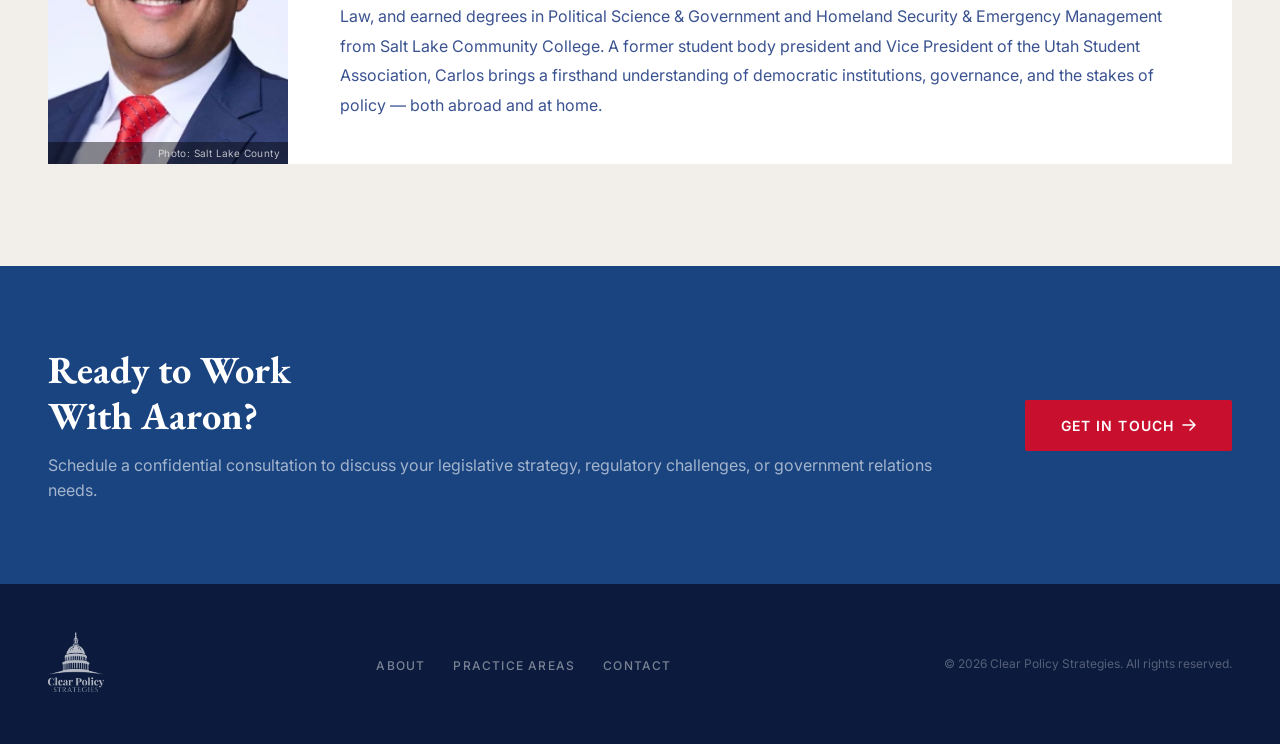
==== commit 7d1b994a: "Add photo attribution for Carlos Moreno headshot https://claude.ai/code/session_019ynRNSFNyvJQqdkhki" ====
--- a/about.html
+++ b/about.html
@@ -770,7 +770,10 @@
       <h2 class="section-title">Senior Advisor</h2>
 
       <div class="advisor-card">
-        <img src="assets/images/Headshot-Moreno-.jpeg" alt="Carlos A. Moreno" />
+        <div style="position:relative;">
+          <img src="assets/images/Headshot-Moreno-.jpeg" alt="Carlos A. Moreno" style="width:100%;height:100%;min-height:280px;object-fit:cover;object-position:center top;display:block;" />
+          <div style="position:absolute;bottom:0;left:0;right:0;padding:5px 8px;background:rgba(0,0,0,0.45);font-size:10px;color:rgba(255,255,255,0.7);text-align:right;letter-spacing:0.04em;">Photo: Salt Lake County</div>
+        </div>
         <div class="advisor-content">
           <div class="advisor-name">Carlos A. Moreno</div>
           <div class="advisor-role">Salt Lake County Councilman</div>
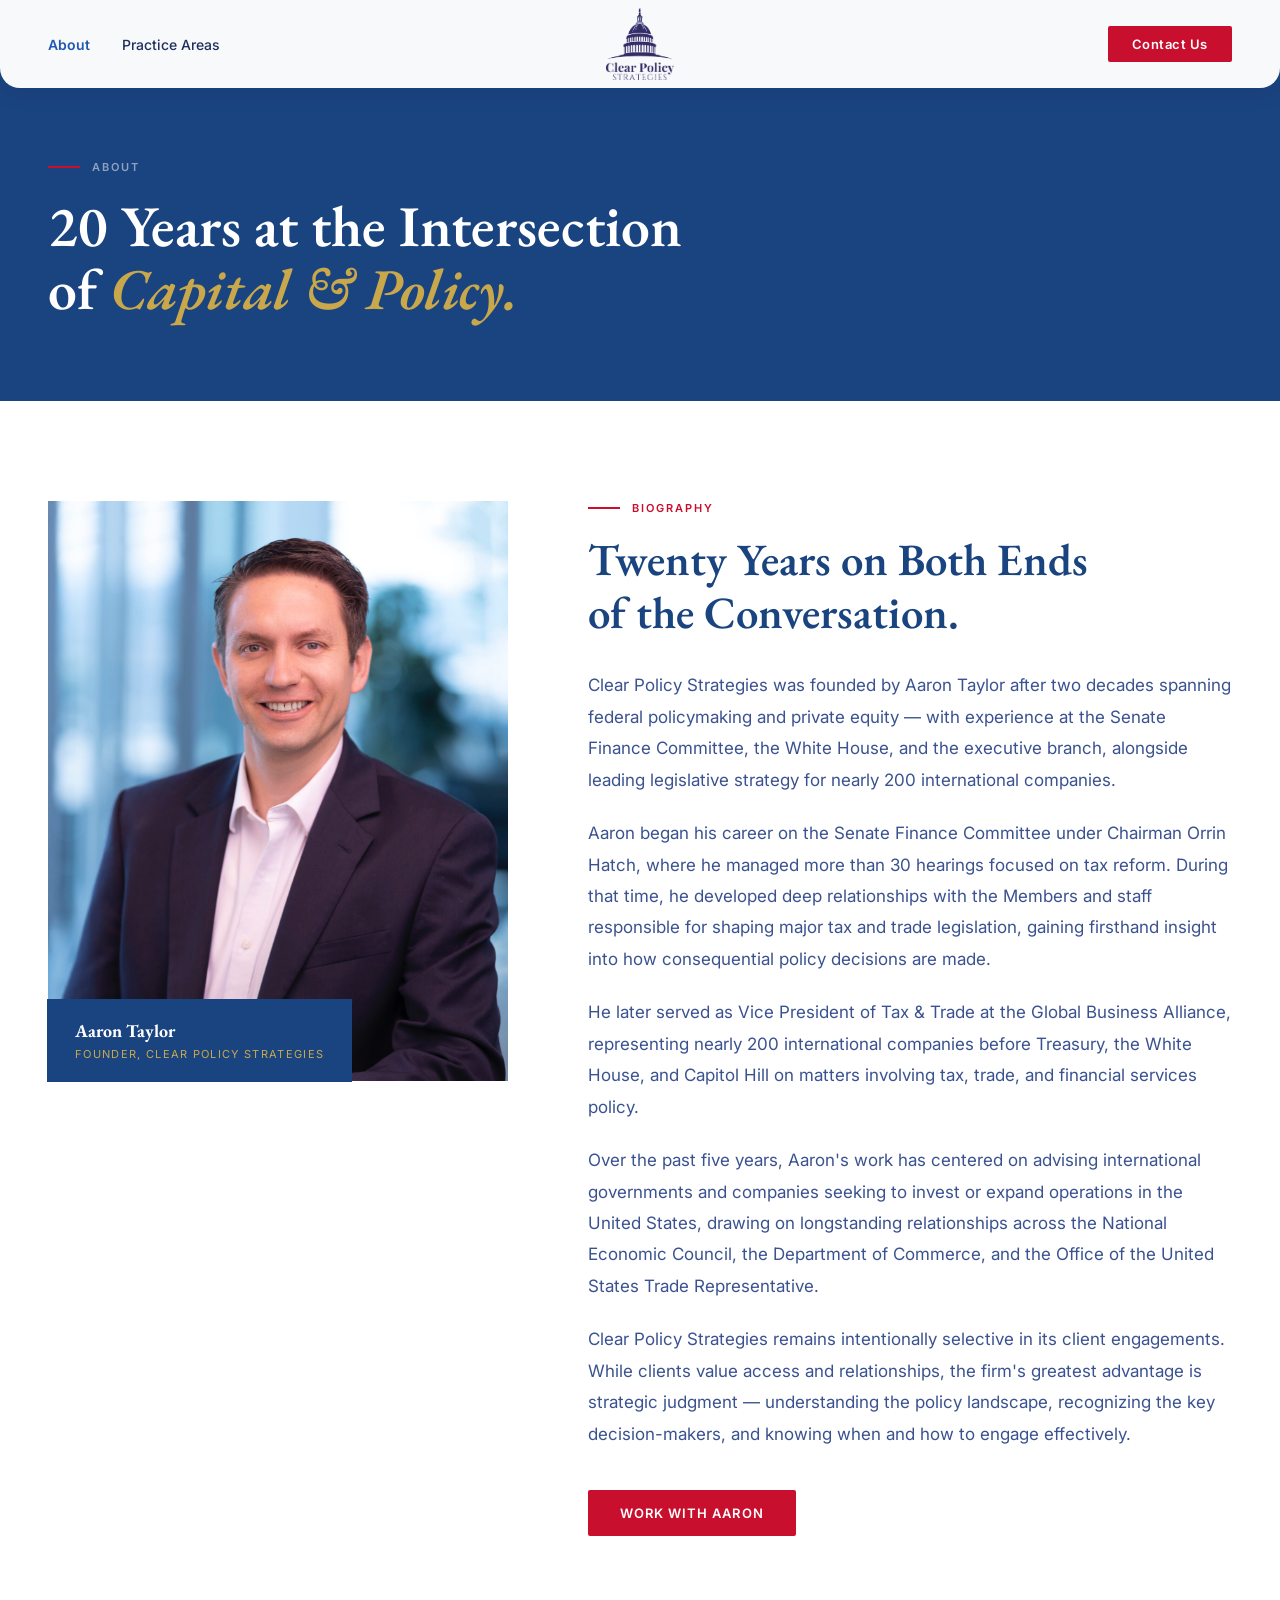
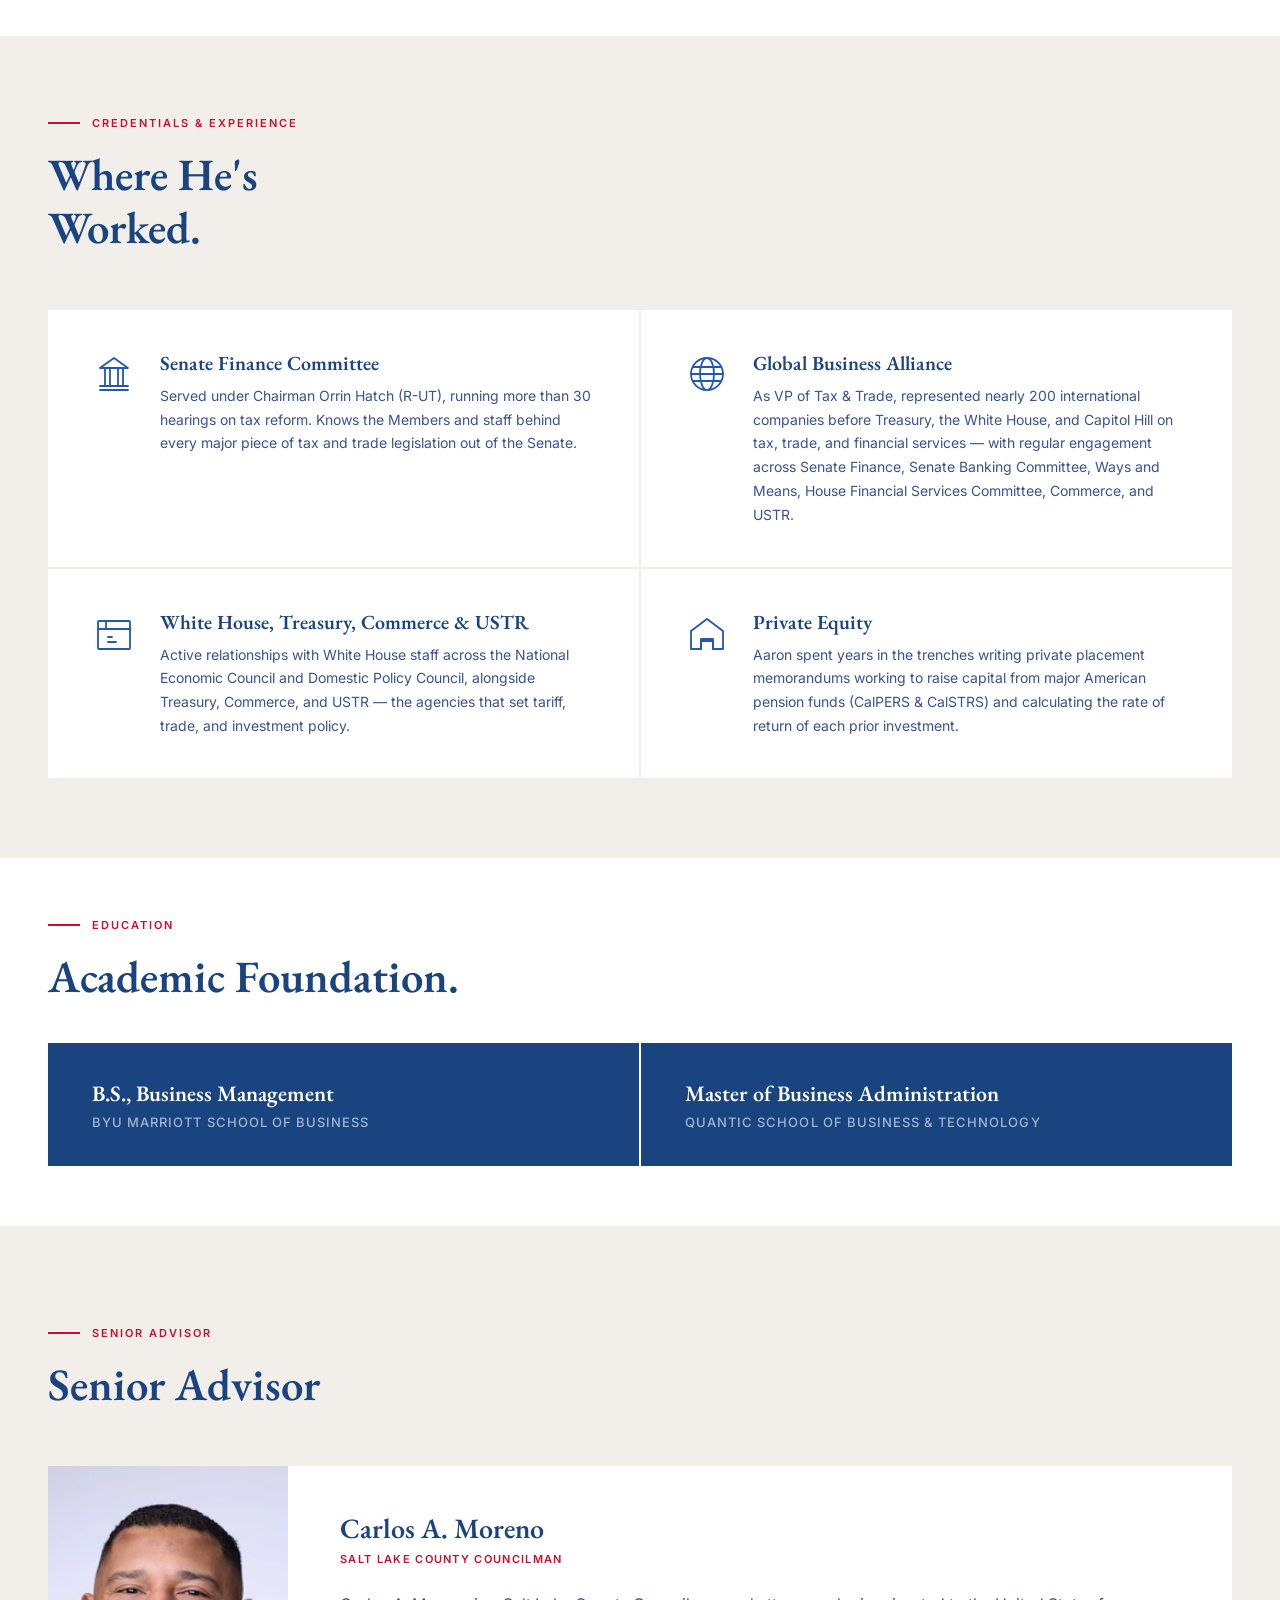
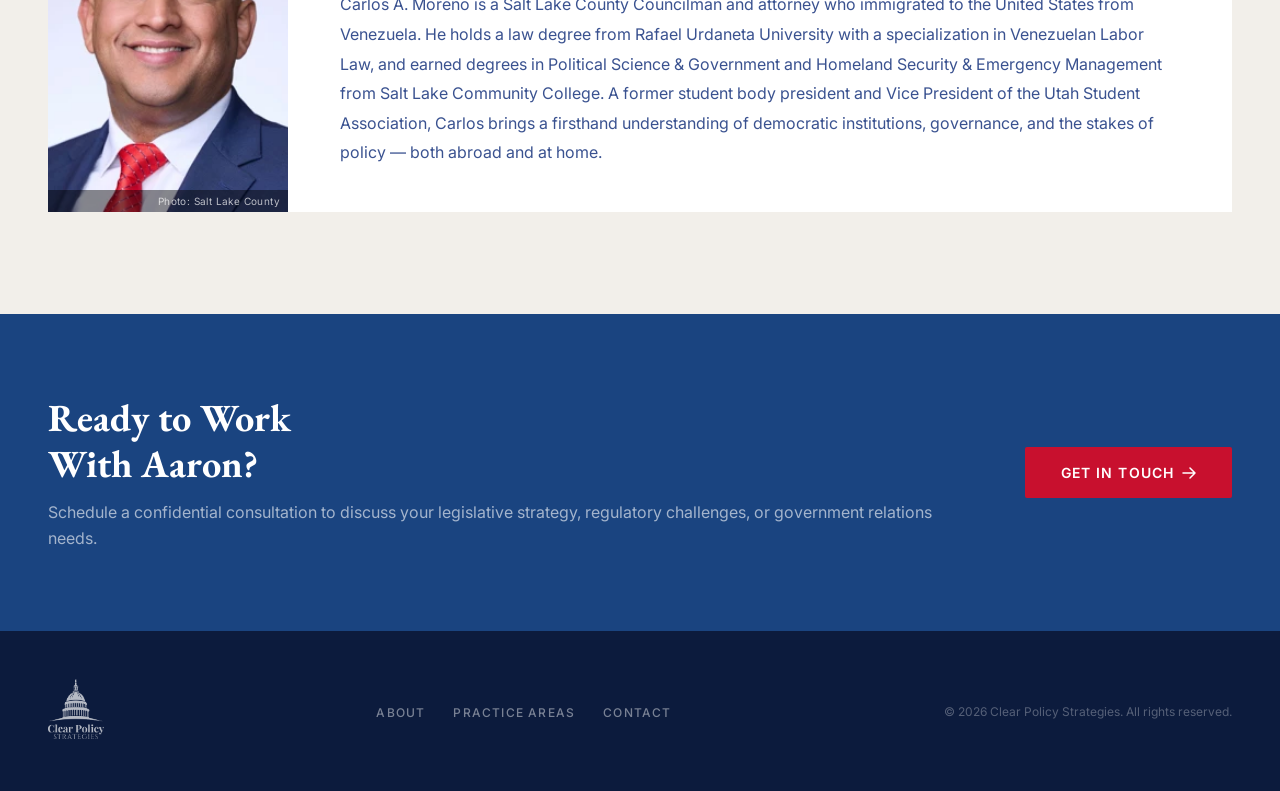
==== commit a9996c2e: "Add Senate Banking Committee and House Financial Services Committee to Global Business Alliance card" ====
--- a/about.html
+++ b/about.html
@@ -708,7 +708,7 @@
           </svg>
           <div>
             <h4>Global Business Alliance</h4>
-            <p>As VP of Tax &amp; Trade, represented nearly 200 international companies before Treasury, the White House, and Capitol Hill on tax, trade, and financial services — with regular engagement across Senate Finance, Ways and Means, Commerce, and USTR.</p>
+            <p>As VP of Tax &amp; Trade, represented nearly 200 international companies before Treasury, the White House, and Capitol Hill on tax, trade, and financial services — with regular engagement across Senate Finance, Senate Banking Committee, Ways and Means, House Financial Services Committee, Commerce, and USTR.</p>
           </div>
         </div>
 
